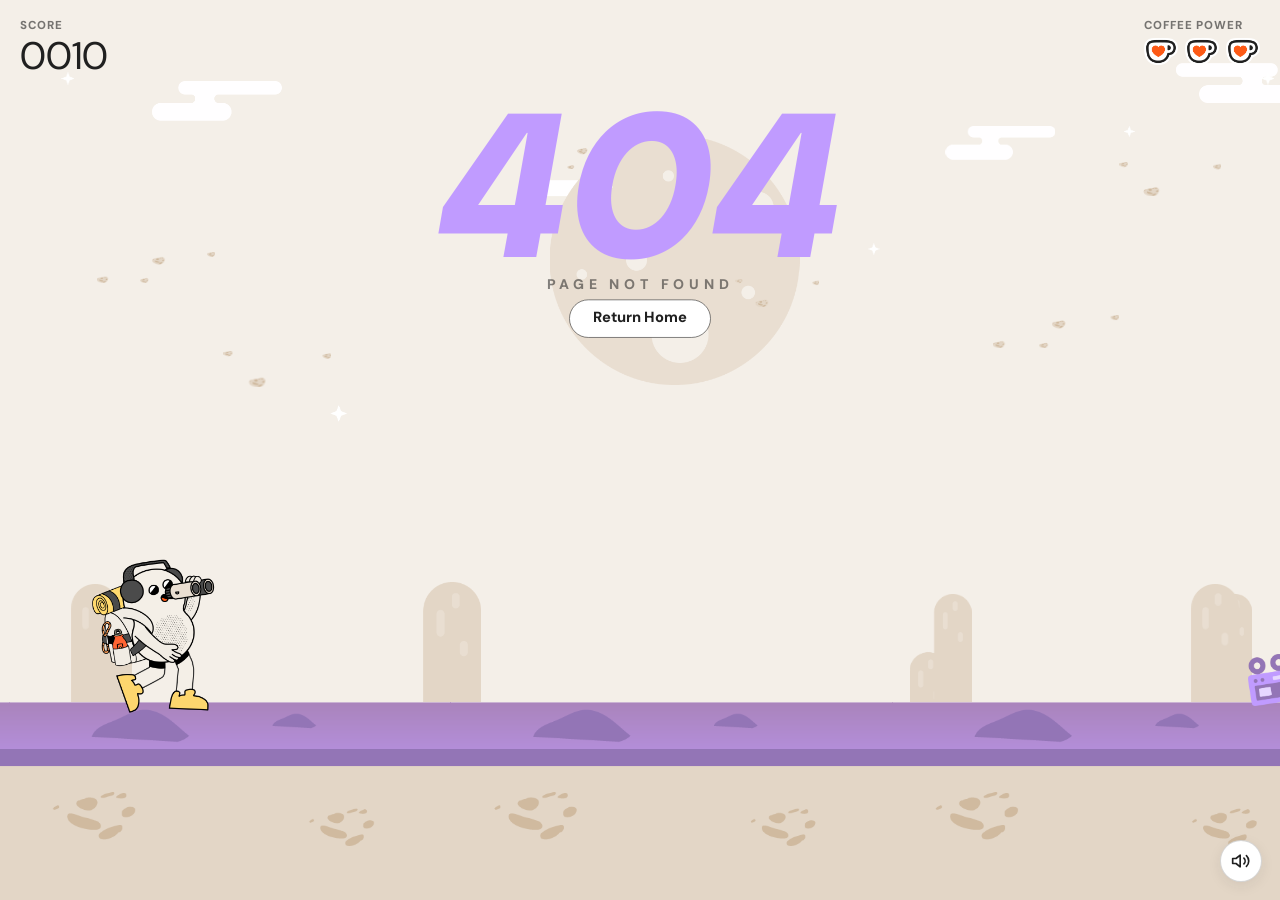
==== index.html @ 7f14be15 "Add files via upload" ====
<!doctype html>
<html lang="en">
  <head>
    <meta charset="UTF-8" />
    <meta name="viewport" content="width=device-width, initial-scale=1.0" />
    <title>404 Ko-fi Runner</title>
    <style>
      @font-face {
        font-family: "DM Sans";
        src: url("assets/fonts/DMSans-VariableFont.ttf") format("truetype-variations");
        font-weight: 100 1000;
        font-style: normal;
        font-display: swap;
      }
      @font-face {
        font-family: "DM Sans";
        src: url("assets/fonts/DMSans-Italic-VariableFont.ttf") format("truetype-variations");
        font-weight: 100 1000;
        font-style: italic;
        font-display: swap;
      }

      :root {
        color-scheme: light;
        font-family:
          "DM Sans", ui-sans-serif, system-ui, -apple-system, BlinkMacSystemFont,
          "Segoe UI", sans-serif;
        background: #f4efe8;
        color: #202020;
      }

      * {
        box-sizing: border-box;
      }

      /* Lock html + body to the viewport so nothing pads the canvas away from
         the bottom edge — without this the floor can sit a few pixels above
         the bottom on some browsers. */
      html,
      body {
        margin: 0;
        padding: 0;
        height: 100%;
        background: #f4efe8;
      }

      body {
        overflow: hidden;
      }

      .kofi-404-runner {
        width: 100%;
        height: 100%;
        /* dvh hugs the viewport on mobile when the browser chrome shows/hides. */
        height: 100dvh;
        color: #202020;
      }

      .kofi-game-shell {
        position: relative;
        overflow: hidden;
        background: #f4efe8;
        width: 100%;
        height: 100%;
      }

      .kofi-game-canvas {
        display: block;
        width: 100%;
        height: 100%;
        touch-action: none;
      }

      .kofi-game-hud {
        position: absolute;
        inset: 18px 20px auto 20px;
        z-index: 5;
        display: flex;
        align-items: flex-start;
        justify-content: space-between;
        gap: 16px;
        pointer-events: none;
      }

      .kofi-label {
        margin: 0 0 4px;
        color: rgba(32, 32, 32, 0.6);
        font-size: 0.72rem;
        font-weight: 800;
        letter-spacing: 0.08em;
        text-transform: uppercase;
      }

      .kofi-score {
        margin: 0;
        font-size: clamp(1.44rem, 3.2vw, 2.4rem);
        font-weight: 400;
        line-height: 1;
        font-variant-numeric: tabular-nums;
      }

      .kofi-health {
        display: flex;
        justify-content: flex-end;
        gap: 7px;
      }

      .kofi-cup {
        width: 34px;
        height: 28px;
        display: inline-block;
        background: center / contain no-repeat var(--cup-url);
        opacity: 0.25;
        transform-origin: center bottom;
      }

      .kofi-cup.is-full {
        opacity: 1;
      }

      .kofi-overlay {
        position: absolute;
        inset: 0;
        z-index: 4;
        display: grid;
        place-items: center;
        padding: 24px;
        background: rgba(244, 239, 232, 0.86);
        opacity: 1;
        transition:
          opacity 220ms ease,
          visibility 220ms ease;
      }

      .kofi-overlay.is-hidden {
        visibility: hidden;
        opacity: 0;
        pointer-events: none;
      }

      .kofi-overlay.is-gameover {
        inset: 50% auto auto 50%;
        width: min(360px, calc(100% - 32px));
        transform: translate(-50%, -50%);
        padding: 0;
        background: transparent;
      }

      .kofi-panel {
        width: min(520px, 100%);
        display: grid;
        gap: 18px;
        justify-items: center;
        padding: clamp(24px, 6vw, 42px);
        border: 1px solid rgba(32, 32, 32, 0.14);
        border-radius: 18px;
        background: #f9f7f4;
        text-align: center;
      }

      .kofi-overlay.is-gameover .kofi-panel {
        width: 100%;
        gap: 14px;
        padding: 22px;
      }

      .kofi-overlay.is-gameover h1 {
        display: none;
      }

      /* Win state — shown when score reaches 10,000. Reuses the gameover layout
         but keeps the title visible (and themed) for the congrats message. */
      .kofi-overlay.is-won {
        inset: 50% auto auto 50%;
        width: min(420px, calc(100% - 32px));
        transform: translate(-50%, -50%);
        padding: 0;
        background: transparent;
      }

      .kofi-overlay.is-won .kofi-panel {
        width: 100%;
        gap: 10px;
        padding: 22px;
      }

      .kofi-overlay.is-won h1 {
        font-size: clamp(1.9rem, 6vw, 2.8rem);
        font-style: italic;
        color: #C09BFF;
        line-height: 1;
      }

      .kofi-overlay.is-won p {
        color: #202020;
        font-size: 1.1rem;
        font-weight: 800;
      }

      .kofi-panel h1 {
        margin: 0;
        font-size: clamp(2.4rem, 8vw, 5.3rem);
        line-height: 0.9;
        letter-spacing: 0;
      }

      .kofi-panel p {
        margin: 0;
        color: rgba(32, 32, 32, 0.72);
        font-size: clamp(1rem, 2.5vw, 1.28rem);
        line-height: 1.45;
      }

      .kofi-overlay.is-gameover p {
        color: #202020;
        font-size: 1.28rem;
        font-weight: 950;
      }

      .kofi-actions {
        display: flex;
        flex-wrap: wrap;
        justify-content: center;
        gap: 10px;
      }

      .kofi-button {
        min-height: 46px;
        min-width: 148px;
        border: 1px solid #202020;
        border-radius: 999px;
        padding: 11px 18px;
        color: #202020;
        background: #ffffff;
        font: inherit;
        font-weight: 900;
        cursor: pointer;
      }

      .kofi-button.is-primary {
        background: #C09BFF;
        color: #202020;
        border-color: #C09BFF;
      }

      .kofi-button:hover,
      .kofi-button:focus-visible {
        outline: none;
        transform: translateY(-1px);
      }

      /* Scene title (404 + Page Not Found + Return Home) is now drawn on the
         canvas in JS so the character and ko-fi cups render IN FRONT of it.
         See drawSceneTitle() below for the canvas-rendered equivalent. */

      /* Sound on/off toggle — anchored bottom-right of the game shell. Sits
         above the canvas (z-index 6) so it's clickable over scene art. */
      .kofi-sound-toggle {
        position: absolute;
        right: 18px;
        bottom: 18px;
        z-index: 6;
        width: 42px;
        height: 42px;
        display: inline-flex;
        align-items: center;
        justify-content: center;
        border: 1px solid rgba(32, 32, 32, 0.18);
        border-radius: 999px;
        background: #ffffff;
        color: #202020;
        cursor: pointer;
        padding: 0;
        box-shadow: 0 4px 14px rgba(32, 32, 32, 0.08);
        transition:
          transform 140ms ease,
          background 140ms ease,
          color 140ms ease,
          box-shadow 140ms ease;
      }

      .kofi-sound-toggle:hover,
      .kofi-sound-toggle:focus-visible {
        outline: none;
        transform: translateY(-1px);
        box-shadow: 0 6px 18px rgba(32, 32, 32, 0.12);
      }

      .kofi-sound-toggle.is-muted {
        background: #f4efe8;
        color: rgba(32, 32, 32, 0.55);
      }

      @media (max-width: 640px) {
        .kofi-game-hud {
          inset: 14px 14px auto 14px;
        }

        .kofi-cup {
          width: 29px;
          height: 24px;
        }

        .kofi-sound-toggle {
          right: 14px;
          bottom: 14px;
          width: 38px;
          height: 38px;
        }
      }
    </style>
  </head>
  <body>
    <!-- Paste everything inside this wrapper into a Webflow Embed component. -->
    <div
      id="kofi404Runner"
      class="kofi-404-runner w-full max-w-6xl mx-auto"
      style="--cup-url: url('assets/collectibles/kofi-cup.png')"
    >
      <div class="kofi-game-shell">
        <canvas class="kofi-game-canvas" aria-label="Ko-fi 404 endless runner"></canvas>

        <!-- 404, Page Not Found, and Return Home are drawn on the canvas (see
             drawSceneTitle in JS) so the character + ko-fi cups appear in front. -->

        <div class="kofi-game-hud" aria-hidden="true">
          <div>
            <p class="kofi-label">Score</p>
            <p class="kofi-score" data-score>0000</p>
          </div>
          <div>
            <p class="kofi-label">Coffee Power</p>
            <div class="kofi-health" data-health></div>
          </div>
        </div>

        <!-- Sound on/off toggle, anchored to the bottom-right corner. -->
        <button
          class="kofi-sound-toggle"
          type="button"
          data-sound-toggle
          aria-label="Toggle sound"
          aria-pressed="true"
          title="Sound on"
        ></button>

        <!-- Only shown on Game Over. -->
        <div class="kofi-overlay is-hidden" data-overlay>
          <div class="kofi-panel">
            <h1 data-title>404 — Page Not Found</h1>
            <p data-message>The page is missing. What do you do?</p>
            <div class="kofi-actions">
              <button class="kofi-button" type="button" data-home>Return Home</button>
              <button class="kofi-button is-primary" type="button" data-start>
                Try Again
              </button>
            </div>
          </div>
        </div>
      </div>
    </div>

    <script>
      (() => {
        "use strict";

        const root = document.querySelector("#kofi404Runner");
        const canvas = root.querySelector("canvas");
        const ctx = canvas.getContext("2d");
        const scoreEl = root.querySelector("[data-score]");
        const healthEl = root.querySelector("[data-health]");
        const overlay = root.querySelector("[data-overlay]");
        const titleEl = root.querySelector("[data-title]");
        const messageEl = root.querySelector("[data-message]");
        const startButton = root.querySelector("[data-start]");
        const homeButton = root.querySelector("[data-home]");
        const soundToggleEl = root.querySelector("[data-sound-toggle]");
        // The Return Home pill is now drawn on canvas. These pieces of state drive
        // the canvas pill: visibility (fade on game over), faded state (auto-dim
        // after a few seconds), hover state, and hit-test bounds.
        let homePillFadeTimer = null;
        const HOME_PILL_FADE_DELAY_MS = 6000;
        // Used to defer clearing the game-over / win classes (and the title text
        // used by the win panel) until after the overlay's CSS opacity fade
        // completes. Without this, a quick frame of the old result panel or the
        // full-screen "404 — Page Not Found" title flashes during Try Again.
        let overlayFadeTimer = null;
        // Matches the .kofi-overlay opacity/visibility transition duration (220ms)
        // plus a small buffer.
        const OVERLAY_FADE_MS = 240;

        const CONFIG = {
          homeUrl: "https://ko-fi.com/",
          maxHealth: 3,
          gravity: 2500,
          jumpForce: -860,
          startSpeed: 240,
          maxSpeed: 430,
          floorColor: "#F9F7F4",
          skyColor: "#F4EFE8",
        };

        // Asset placeholders: replace these paths with Webflow asset URLs after upload.
        const ASSETS = {
          characterSprites: Array.from(
            { length: 24 },
            (_, i) =>
              // encodeURI handles the spaces in the filename ("character 1 -2_...")
              encodeURI(
                `assets/character-explore/character 1 -2_${String(i + 11).padStart(5, "0")}.png`,
              ),
          ),
          backgrounds: {
            cloud1: "assets/custom-bg/cloud1.png",
            cloud2: "assets/custom-bg/cloud2.png",
            cloudA: "assets/custom-bg/cloudA.png",
            cloudB: "assets/custom-bg/cloudB.png",
            star: "assets/custom-bg/star.png",
            rock: "assets/custom-bg/rock.png",
            background1: "assets/custom-bg/background_1.png",
            background2: "assets/custom-bg/background_2.png",
            background3: "assets/custom-bg/background_3.png",
            floor: "assets/custom-bg/floor.png",
          },
          obstacles: Array.from(
            { length: 14 },
            // encodeURI handles the space in the filename ("Asset NN@2x.png")
            (_, i) => encodeURI(`assets/obstacles/Asset ${i + 63}@2x.png`),
          ),
          collectible: "assets/collectibles/kofi-cup.png",
          // Audio assets — keys match playSound() call sites in the gameplay code.
          // coffee  -> ko-fi cup collectible pickup
          // hit     -> obstacle collision
          // gameOver-> health hits zero (game over panel)
          // win     -> score reaches WIN_SCORE (congrats panel)
          // music   -> looping background music
          sounds: {
            coffee: "assets/sound/coffee.mp3",
            hit: "assets/sound/hit.mp3",
            gameOver: "assets/sound/game-over.mp3",
            win: "assets/sound/win.mp3",
            music: "assets/sound/music-loops.mp3",
          },
        };

        const images = {
          character: loadImages(ASSETS.characterSprites),
          obstacles: loadImages(ASSETS.obstacles),
          collectible: loadImage(ASSETS.collectible),
          backgrounds: Object.fromEntries(
            Object.entries(ASSETS.backgrounds).map(([key, src]) => [key, loadImage(src)]),
          ),
        };

        // Volume is dimmed ~10% from the browser default. Music sits lower so it
        // doesn't fight the SFX. Update SFX_VOLUME / MUSIC_VOLUME to retune.
        const SFX_VOLUME = 0.9;
        const MUSIC_VOLUME = 0.4;

        const sounds = Object.fromEntries(
          Object.entries(ASSETS.sounds).map(([key, src]) => {
            if (!src) return [key, null];
            const audio = new Audio(src);
            audio.preload = "auto";
            if (key === "music") {
              audio.loop = true;
              audio.volume = MUSIC_VOLUME;
            } else {
              audio.volume = SFX_VOLUME;
            }
            return [key, audio];
          }),
        );

        // Sound on/off preference. Persisted across reloads so the user's
        // choice sticks; falls back to "on" when storage is unavailable.
        let soundEnabled = (() => {
          try {
            return localStorage.getItem("kofi404_sound") !== "off";
          } catch (err) {
            return true;
          }
        })();

        const state = {
          mode: "start",
          width: 960,
          height: 540,
          dpr: 1,
          floorY: 420,
          lastTime: 0,
          score: 0,
          distance: 0,
          health: CONFIG.maxHealth,
          speed: CONFIG.startSpeed,
          obstacleTimer: 1.2,
          collectibleTimer: 3.8,
          animTime: 0,
          invulnerable: 0,
          obstacles: [],
          collectibles: [],
          particles: [],
          rings: [],
          shake: 0,
          // Canvas scene-title state
          titleVisibility: 1, // 1 = visible, 0 = hidden; tweens on game over / win
          pillFaded: false,
          pillHover: false,
          pillBounds: null, // { x, y, w, h } — populated each frame in drawSceneTitle
          // Win state
          fireworkTimer: 0, // counts down between firework bursts when mode === "won"
        };

        const WIN_SCORE = 10000;

        const player = {
          x: 92,
          y: 0,
          width: 122,
          height: 146,
          groundInset: 16,
          vy: 0,
          grounded: true,
        };

        // Object pools keep allocations low during long endless runs.
        const obstaclePool = [];
        const collectiblePool = [];
        const particlePool = [];

        // Obstacle "bag": every refill is a fresh Fisher–Yates shuffle of the
        // full 14-item set, and we draw without replacement until empty. This
        // guarantees the player sees every obstacle once per cycle (no two of
        // the same can land within the same 14-spawn window). On refill we
        // also re-pick the head if it would repeat the previous bag's tail so
        // there are no back-to-back duplicates across bag boundaries either.
        let obstacleBag = [];
        let lastObstacleImage = null;

        function refillObstacleBag() {
          obstacleBag = images.obstacles.slice();
          for (let i = obstacleBag.length - 1; i > 0; i -= 1) {
            const j = Math.floor(Math.random() * (i + 1));
            const tmp = obstacleBag[i];
            obstacleBag[i] = obstacleBag[j];
            obstacleBag[j] = tmp;
          }
          // We pop from the END of the array, so the LAST item is the next
          // one drawn. If it matches the previous bag's tail, swap it with a
          // random earlier slot to avoid an immediate repeat.
          if (
            lastObstacleImage &&
            obstacleBag.length > 1 &&
            obstacleBag[obstacleBag.length - 1] === lastObstacleImage
          ) {
            const swapIdx = Math.floor(Math.random() * (obstacleBag.length - 1));
            const last = obstacleBag.length - 1;
            const tmp = obstacleBag[last];
            obstacleBag[last] = obstacleBag[swapIdx];
            obstacleBag[swapIdx] = tmp;
          }
        }

        function pickObstacleImage() {
          if (!obstacleBag.length) refillObstacleBag();
          const image = obstacleBag.pop();
          lastObstacleImage = image;
          return image;
        }

        function loadImage(src) {
          const image = new Image();
          image.src = src;
          image.onload = draw;
          return image;
        }

        function loadImages(paths) {
          return paths.map(loadImage);
        }

        // Plays a one-shot SFX. Music is restarted from current position so the
        // loop isn't yanked back to 0 if play() is called repeatedly.
        function playSound(name) {
          if (!soundEnabled) return;
          const sound = sounds[name];
          if (!sound) return;
          try {
            if (name !== "music") sound.currentTime = 0;
            sound.play().catch(() => {});
          } catch (err) {
            /* swallow — autoplay restrictions are handled by ensureMusic() */
          }
        }

        function stopSound(name) {
          const sound = sounds[name];
          if (!sound) return;
          sound.pause();
          if (name !== "music") sound.currentTime = 0;
        }

        // Browsers block audio until a user interaction. We call this from every
        // user-driven input (jump / tap / key) so background music kicks in as
        // soon as the player engages.
        function ensureMusic() {
          if (!soundEnabled) return;
          const music = sounds.music;
          if (!music) return;
          if (music.paused && state.mode === "playing") {
            music.play().catch(() => {});
          }
        }

        function setSoundEnabled(enabled) {
          soundEnabled = enabled;
          try {
            localStorage.setItem("kofi404_sound", enabled ? "on" : "off");
          } catch (err) {
            /* storage unavailable — preference just won't persist */
          }
          if (!enabled) {
            Object.values(sounds).forEach((sound) => {
              if (sound) sound.pause();
            });
          } else {
            ensureMusic();
          }
          updateSoundButton();
        }

        // Inline SVG icons keep the toggle self-contained (no extra asset fetch).
        const SOUND_ON_SVG =
          '<svg viewBox="0 0 24 24" width="20" height="20" fill="none" stroke="currentColor" stroke-width="2" stroke-linecap="round" stroke-linejoin="round" aria-hidden="true">' +
          '<path d="M11 5 6 9H2v6h4l5 4z"/>' +
          '<path d="M15.5 8.5a5 5 0 0 1 0 7"/>' +
          '<path d="M18.5 5.5a9 9 0 0 1 0 13"/>' +
          "</svg>";
        const SOUND_OFF_SVG =
          '<svg viewBox="0 0 24 24" width="20" height="20" fill="none" stroke="currentColor" stroke-width="2" stroke-linecap="round" stroke-linejoin="round" aria-hidden="true">' +
          '<path d="M11 5 6 9H2v6h4l5 4z"/>' +
          '<line x1="22" y1="9" x2="16" y2="15"/>' +
          '<line x1="16" y1="9" x2="22" y2="15"/>' +
          "</svg>";

        function updateSoundButton() {
          if (!soundToggleEl) return;
          soundToggleEl.setAttribute("aria-pressed", soundEnabled ? "true" : "false");
          soundToggleEl.setAttribute(
            "aria-label",
            soundEnabled ? "Sound on (click to mute)" : "Sound off (click to unmute)",
          );
          soundToggleEl.title = soundEnabled ? "Sound on" : "Sound off";
          soundToggleEl.classList.toggle("is-muted", !soundEnabled);
          soundToggleEl.innerHTML = soundEnabled ? SOUND_ON_SVG : SOUND_OFF_SVG;
        }

        function resize() {
          const rect = canvas.getBoundingClientRect();
          state.dpr = Math.min(window.devicePixelRatio || 1, 2);
          state.width = Math.max(320, rect.width);
          state.height = Math.max(360, rect.height);
          canvas.width = Math.round(state.width * state.dpr);
          canvas.height = Math.round(state.height * state.dpr);
          ctx.setTransform(state.dpr, 0, 0, state.dpr, 0, 0);
          state.floorY = state.height * 0.78;
          // Character is 15% bigger on desktop; mobile uses the base sprite height.
          // Width follows the sprite's natural aspect ratio (no squashing).
          const isMobile = state.width < 640;
          player.height = isMobile ? 146 : 168;
          const firstFrame = images.character[0];
          if (firstFrame && firstFrame.complete && firstFrame.naturalWidth > 0) {
            player.width =
              player.height * (firstFrame.naturalWidth / firstFrame.naturalHeight);
          } else {
            player.width = player.height * (122 / 146); // fallback before load
          }
          player.y = Math.min(
            player.y || playerFloorY(),
            playerFloorY(),
          );
          draw();
        }

        function resetGame() {
          state.mode = "playing";
          state.score = 0;
          state.distance = 0;
          state.health = CONFIG.maxHealth;
          state.speed = CONFIG.startSpeed;
          state.obstacleTimer = 1.1;
          state.collectibleTimer = 2.4;
          state.animTime = 0;
          state.invulnerable = 0;
          state.obstacles.forEach((item) => releaseObject(item, obstaclePool));
          state.collectibles.forEach((item) => releaseObject(item, collectiblePool));
          state.particles.forEach((item) => releaseObject(item, particlePool));
          state.obstacles = [];
          state.collectibles = [];
          state.particles = [];
          state.rings = [];
          state.shake = 0;
          // Drain the obstacle bag so each new run starts with a fresh shuffle.
          obstacleBag = [];
          lastObstacleImage = null;
          player.y = playerFloorY();
          player.vy = 0;
          player.grounded = true;
          // Begin the fade by hiding the overlay first. The "is-gameover" /
          // "is-won" classes (and the title text used by the win panel) stay
          // put until after the 220ms CSS opacity transition completes, so we
          // never see a one-frame flash of the full-screen "404 — Page Not
          // Found" title during the Try Again / Play Again transition.
          overlay.classList.add("is-hidden");
          if (overlayFadeTimer) clearTimeout(overlayFadeTimer);
          overlayFadeTimer = setTimeout(() => {
            overlayFadeTimer = null;
            // Bail out if the player has already lost / won again in the meantime.
            if (!overlay.classList.contains("is-hidden")) return;
            overlay.classList.remove("is-gameover");
            overlay.classList.remove("is-won");
            titleEl.textContent = "404 — Page Not Found";
          }, OVERLAY_FADE_MS);
          state.fireworkTimer = 0;
          // Scene title (drawn on canvas) is fully visible at the start of each run;
          // the pill is at full opacity then auto-fades after a few seconds.
          state.pillFaded = false;
          state.pillHover = false;
          if (homePillFadeTimer) clearTimeout(homePillFadeTimer);
          homePillFadeTimer = setTimeout(() => {
            state.pillFaded = true;
          }, HOME_PILL_FADE_DELAY_MS);
          updateUI();
          // Restart the loop from the top for each new run.
          if (sounds.music) {
            sounds.music.currentTime = 0;
          }
          ensureMusic();
        }

        function showStart() {
          state.mode = "start";
          state.distance = 0;
          titleEl.textContent = "404 — Page Not Found";
          messageEl.textContent = "The page is missing. What do you do?";
          startButton.textContent = "Press Space / Tap To Explore";
          overlay.classList.remove("is-gameover");
          overlay.classList.remove("is-hidden");
          updateUI();
          draw();
        }

        function showGameOver() {
          state.mode = "gameover";
          // Cancel any pending deferred-reset from a previous Try Again so it
          // can't clobber the freshly-applied game-over state.
          if (overlayFadeTimer) {
            clearTimeout(overlayFadeTimer);
            overlayFadeTimer = null;
          }
          messageEl.textContent = `Score ${Math.floor(state.score).toString().padStart(4, "0")}`;
          startButton.textContent = "Try Again";
          overlay.classList.add("is-gameover");
          overlay.classList.remove("is-hidden");
          // Canvas scene-title fades out via state.titleVisibility (tweened in update()).
          if (homePillFadeTimer) {
            clearTimeout(homePillFadeTimer);
            homePillFadeTimer = null;
          }
          state.pillHover = false;
          canvas.style.cursor = "";
          overlay.classList.remove("is-won");
          stopSound("music");
          playSound("gameOver");
        }

        // Triggered when score reaches WIN_SCORE — show congrats screen + fireworks.
        function showWin() {
          state.mode = "won";
          if (overlayFadeTimer) {
            clearTimeout(overlayFadeTimer);
            overlayFadeTimer = null;
          }
          titleEl.textContent = "Congratulations!";
          messageEl.textContent = `You made it to ${Math.floor(state.score)
            .toString()
            .padStart(4, "0")}`;
          startButton.textContent = "Play Again";
          overlay.classList.remove("is-gameover");
          overlay.classList.add("is-won");
          overlay.classList.remove("is-hidden");
          if (homePillFadeTimer) {
            clearTimeout(homePillFadeTimer);
            homePillFadeTimer = null;
          }
          state.pillHover = false;
          canvas.style.cursor = "";
          state.fireworkTimer = 0; // fire first burst immediately
          stopSound("music");
          playSound("win");
        }

        // Festive radial burst — used continuously during the win state.
        function spawnFirework() {
          // Brand palette (skipping the dark + sand tones, which read poorly on sky).
          const colors = [
            "#72A5F2",
            "#FF6433",
            "#FFFFFF",
            "#C19BFF",
            "#FFA05A",
            "#FFD96E",
          ];
          const color = randomItem(colors);
          const x = randomBetween(state.width * 0.12, state.width * 0.88);
          const y = randomBetween(state.height * 0.15, state.height * 0.55);
          for (let i = 0; i < 26; i += 1) {
            const angle = Math.random() * Math.PI * 2;
            const speed = randomBetween(160, 360);
            state.particles.push(
              getObject(particlePool, {
                x,
                y,
                vx: Math.cos(angle) * speed,
                vy: Math.sin(angle) * speed,
                size: randomBetween(4, 8),
                life: randomBetween(0.9, 1.5),
                maxLife: 1.5,
                gravity: 260,
                color,
                shape: "sparkle",
                rotation: Math.random() * Math.PI,
              }),
            );
          }
        }

        function returnHome() {
          // When the game is embedded in an iframe (e.g. Webflow), navigating
          // window.location only changes the iframe; we want the whole tab to
          // go to ko-fi.com. Cross-origin top navigation is allowed because
          // it's initiated by a user gesture (click/tap).
          try {
            if (window.top && window.top !== window.self) {
              window.top.location.href = CONFIG.homeUrl;
              return;
            }
          } catch (err) {
            /* Cross-origin frame access denied — fall through to the iframe nav. */
          }
          window.location.href = CONFIG.homeUrl;
        }

        function jump() {
          if (
            state.mode === "start" ||
            state.mode === "gameover" ||
            state.mode === "won"
          ) {
            resetGame();
            return;
          }
          if (!player.grounded) return;
          player.vy = CONFIG.jumpForce;
          player.grounded = false;
          // Background music can't autoplay before the first user gesture, so
          // we (re)kick it on every jump as a fallback.
          ensureMusic();
        }

        function updateUI() {
          scoreEl.textContent = Math.floor(state.score).toString().padStart(4, "0");
          healthEl.innerHTML = "";
          for (let i = 0; i < CONFIG.maxHealth; i += 1) {
            const cup = document.createElement("span");
            cup.className = `kofi-cup${i < state.health ? " is-full" : ""}`;
            healthEl.appendChild(cup);
          }
        }

        function getObject(pool, defaults) {
          return Object.assign(pool.pop() || {}, defaults, { active: true });
        }

        function releaseObject(item, pool) {
          item.active = false;
          pool.push(item);
        }

        function spawnObstacle() {
          // Draw from the shuffled bag instead of pure-random so the same
          // obstacle can't appear back-to-back (or even twice within a full
          // 14-item cycle).
          const image = pickObstacleImage();
          // Height controls jump difficulty; width follows the image's natural
          // aspect ratio so PNGs of any shape never get squashed.
          // (Range bumped +20% from the previous 40–57.)
          const height = randomBetween(48, 68);
          const aspect =
            image && image.complete && image.naturalWidth > 0
              ? image.naturalWidth / image.naturalHeight
              : 1;
          const width = height * aspect;
          const spawnX = state.width + randomBetween(90, 170);
          // Tie obstacle to world distance so it scrolls at exactly the floor's speed.
          const item = getObject(obstaclePool, {
            x: spawnX,
            spawnX,
            spawnDistance: state.distance,
            y: state.floorY - height + 4,
            width,
            height,
            image,
            hit: false,
          });
          state.obstacles.push(item);
        }

        function spawnCollectible() {
          const image = images.collectible;
          const baseHeight = 35;
          // Width follows the image's natural aspect ratio (no squashing).
          const aspect =
            image && image.complete && image.naturalWidth > 0
              ? image.naturalWidth / image.naturalHeight
              : 44 / 35;
          const item = getObject(collectiblePool, {
            x: state.width + 90,
            y: state.floorY - randomBetween(150, 235),
            width: baseHeight * aspect,
            height: baseHeight,
            image,
            phase: Math.random() * Math.PI * 2,
          });
          state.collectibles.push(item);
        }

        // Collect effect — soft sparkles drifting upward + a gentle expanding ring.
        function spawnCollectEffect(x, y) {
          for (let i = 0; i < 16; i += 1) {
            // Bias direction upward so sparkles look like rising "magic".
            const angle = -Math.PI / 2 + (Math.random() - 0.5) * Math.PI * 0.95;
            const speed = randomBetween(70, 210);
            state.particles.push(
              getObject(particlePool, {
                x,
                y,
                vx: Math.cos(angle) * speed,
                vy: Math.sin(angle) * speed,
                size: randomBetween(3, 6),
                life: 0.9,
                maxLife: 0.9,
                gravity: 180,
                color: "#C09BFF",
                shape: "sparkle",
                rotation: Math.random() * Math.PI,
              }),
            );
          }
          state.rings.push({
            x,
            y,
            radius: 6,
            maxRadius: 68,
            life: 0.55,
            maxLife: 0.55,
            color: "#C09BFF",
          });
        }

        // Hit effect — explosive radial scatter + screen shake.
        function spawnHitEffect(x, y) {
          for (let i = 0; i < 24; i += 1) {
            const angle = Math.random() * Math.PI * 2;
            const speed = randomBetween(180, 380);
            state.particles.push(
              getObject(particlePool, {
                x,
                y,
                vx: Math.cos(angle) * speed,
                vy: Math.sin(angle) * speed,
                size: randomBetween(4, 9),
                life: 0.55,
                maxLife: 0.55,
                gravity: 780,
                color: "#C09BFF",
                shape: "shard",
                rotation: Math.random() * Math.PI,
              }),
            );
          }
          // Trigger a brief screen shake to sell the impact.
          state.shake = Math.max(state.shake, 0.36);
        }

        function update(delta) {
          // Fade the canvas scene title on both game-over and win states.
          const targetVis =
            state.mode === "gameover" || state.mode === "won" ? 0 : 1;
          state.titleVisibility +=
            (targetVis - state.titleVisibility) * Math.min(1, delta * 6);

          // Continuous fireworks during the win celebration.
          if (state.mode === "won") {
            state.fireworkTimer -= delta;
            if (state.fireworkTimer <= 0) {
              spawnFirework();
              state.fireworkTimer = randomBetween(0.25, 0.6);
            }
          }

          if (state.mode !== "playing") {
            updateParticles(delta);
            return;
          }

          state.distance += state.speed * delta;
          state.score += delta * state.speed * 0.025;
          state.speed = Math.min(CONFIG.maxSpeed, CONFIG.startSpeed + state.score * 1.2);
          state.animTime += delta * 16;
          state.invulnerable = Math.max(0, state.invulnerable - delta);

          // Gravity system: vertical velocity changes first, then position follows.
          player.vy += CONFIG.gravity * delta;
          player.y += player.vy * delta;
          const floor = playerFloorY();
          if (player.y >= floor) {
            player.y = floor;
            player.vy = 0;
            player.grounded = true;
          }

          state.obstacleTimer -= delta;
          if (state.obstacleTimer <= 0) {
            spawnObstacle();
            state.obstacleTimer = randomBetween(1.25, 2.15) * Math.max(0.78, 1 - state.score / 4200);
          }

          state.collectibleTimer -= delta;
          if (state.collectibleTimer <= 0) {
            spawnCollectible();
            state.collectibleTimer = randomBetween(3.4, 5.8);
          }

          updateObstacles(delta);
          updateCollectibles(delta);
          updateParticles(delta);
          updateUI();

          // Win condition — reaching WIN_SCORE ends the run with a celebration.
          if (state.score >= WIN_SCORE) {
            showWin();
          }
        }

        function updateObstacles(delta) {
          const hitbox = playerHitbox();
          for (let i = state.obstacles.length - 1; i >= 0; i -= 1) {
            const item = state.obstacles[i];
            // Position is locked to world distance — guarantees same speed as the floor.
            item.x = item.spawnX - (state.distance - item.spawnDistance);
            if (rectsOverlap(hitbox, item) && !item.hit && state.invulnerable <= 0) {
              item.hit = true;
              state.health -= 1;
              state.invulnerable = 1.05;
              spawnHitEffect(hitbox.x + hitbox.width / 2, hitbox.y + hitbox.height / 2);
              playSound("hit");
              if (state.health <= 0) showGameOver();
            }
            if (item.x + item.width < -80) {
              state.obstacles.splice(i, 1);
              releaseObject(item, obstaclePool);
            }
          }
        }

        function updateCollectibles(delta) {
          const hitbox = playerHitbox();
          for (let i = state.collectibles.length - 1; i >= 0; i -= 1) {
            const item = state.collectibles[i];
            item.x -= state.speed * 0.82 * delta;
            item.phase += delta * 4;
            const floatingBox = { ...item, y: item.y + Math.sin(item.phase) * 8 };
            if (rectsOverlap(hitbox, floatingBox)) {
              state.health = Math.min(CONFIG.maxHealth, state.health + 1);
              state.score += 40;
              spawnCollectEffect(item.x + item.width / 2, item.y + item.height / 2);
              playSound("coffee");
              state.collectibles.splice(i, 1);
              releaseObject(item, collectiblePool);
              continue;
            }
            if (item.x + item.width < -80) {
              state.collectibles.splice(i, 1);
              releaseObject(item, collectiblePool);
            }
          }
        }

        function updateParticles(delta) {
          for (let i = state.particles.length - 1; i >= 0; i -= 1) {
            const item = state.particles[i];
            item.life -= delta;
            item.x += item.vx * delta;
            item.y += item.vy * delta;
            item.vy += (item.gravity ?? 600) * delta;
            if (item.shape === "shard") item.rotation += delta * 6;
            if (item.life <= 0) {
              state.particles.splice(i, 1);
              releaseObject(item, particlePool);
            }
          }
          // Expanding rings (collect effect)
          for (let i = state.rings.length - 1; i >= 0; i -= 1) {
            const ring = state.rings[i];
            ring.life -= delta;
            if (ring.life <= 0) state.rings.splice(i, 1);
          }
          // Screen-shake decay (hit effect)
          if (state.shake > 0) state.shake = Math.max(0, state.shake - delta);
        }

        function playerHitbox() {
          return {
            x: player.x + player.width * 0.28,
            y: player.y + player.height * 0.16,
            width: player.width * 0.46,
            height: player.height * 0.66,
          };
        }

        function playerFloorY() {
          return state.floorY - player.height + player.groundInset;
        }

        // Collision detection uses simple rectangles for speed and predictable gameplay.
        function rectsOverlap(a, b) {
          return (
            a.x < b.x + b.width &&
            a.x + a.width > b.x &&
            a.y < b.y + b.height &&
            a.y + a.height > b.y
          );
        }

        function draw() {
          ctx.clearRect(0, 0, state.width, state.height);
          // Apply screen shake (hit effect). Save/restore so HUD stays steady.
          let shaking = false;
          if (state.shake > 0) {
            const intensity = state.shake * 18;
            const sx = (Math.random() - 0.5) * intensity;
            const sy = (Math.random() - 0.5) * intensity;
            ctx.save();
            ctx.translate(sx, sy);
            shaking = true;
          }
          drawBackground();
          // Scene title (404 + subtitle + Return Home pill) — drawn here so the
          // ko-fi cup collectibles, obstacles, and player render IN FRONT of it.
          drawSceneTitle();
          drawWorld();
          drawPlayer();
          drawParticles();
          if (shaking) ctx.restore();
        }

        function drawBackground() {
          ctx.fillStyle = CONFIG.skyColor;
          ctx.fillRect(0, 0, state.width, state.height);
          // Furthest back: small sparse clouds (cloudA + cloudB PNGs), drifting slowly
          // and spaced far apart so the sky reads as quiet, not busy.
          drawParallaxProps(
            images.backgrounds.cloudA,
            0.004,
            [
              { x: 0.12, y: 0.09, size: 130 },
              { x: 0.74, y: 0.14, size: 110 },
            ],
            2600,
          );
          drawParallaxProps(
            images.backgrounds.cloudB,
            0.004,
            [
              { x: 0.42, y: 0.20, size: 140 },
              { x: 0.92, y: 0.07, size: 118 },
            ],
            2800,
          );
          drawParallaxProps(
            images.backgrounds.rock,
            0.002,
            [{ x: 0.43, y: 0.15, size: Math.min(250, state.width * 0.24) }],
            2200,
          );
          drawParallaxProps(
            images.backgrounds.star,
            0.006,
            [
              { x: 0.05, y: 0.08, size: 13 },
              { x: 0.26, y: 0.45, size: 17 },
              { x: 0.47, y: 0.2, size: 14 },
              { x: 0.68, y: 0.27, size: 12 },
              { x: 0.88, y: 0.14, size: 11 },
            ],
            1200,
          );
          drawParallaxProps(
            images.backgrounds.cloud1,
            0.012,
            [
              { x: 0.08, y: 0.28, size: 118 },
              { x: 0.42, y: 0.16, size: 96 },
              { x: 0.78, y: 0.35, size: 126 },
            ],
            1380,
          );
          drawParallaxProps(
            images.backgrounds.cloud2,
            0.016,
            [
              { x: 0.18, y: 0.39, size: 108 },
              { x: 0.58, y: 0.31, size: 84 },
              { x: 0.88, y: 0.18, size: 102 },
            ],
            1290,
          );
          drawMixedParallaxProps(
            [
              { image: images.backgrounds.background1, x: 0.07, size: 54, yOffset: 0 },
              { image: images.backgrounds.background3, x: 0.34, size: 58, yOffset: -12 },
              { image: images.backgrounds.background1, x: 0.72, size: 62, yOffset: 0 },
              { image: images.backgrounds.background3, x: 0.94, size: 48, yOffset: -10 },
            ],
            0.028,
            1120,
            state.floorY - 108,
          );
          drawParallaxProps(
            images.backgrounds.background2,
            0.045,
            [
              { x: 0.29, y: 0, size: 124 },
              { x: 0.74, y: 0, size: 112 },
            ],
            980,
            state.floorY - 32,
          );
        }

        // Canvas-drawn scene title (404 + Page Not Found + Return Home pill).
        // Drawn between background and world so collectibles / player render in front.
        function drawSceneTitle() {
          if (state.titleVisibility <= 0.01) return;
          const baseAlpha = state.titleVisibility;
          const cx = state.width / 2;
          // Mobile gets bumped sizes (404 +20%, subtitle/pill +15%) and a clear
          // 25px gap between the numeral and the subtitle for better legibility.
          const isMobile = state.width < 640;
          const titleMul = isMobile ? 1.2 : 1;
          const subMul = isMobile ? 1.15 : 1;

          ctx.save();

          // --- "404" big italic numeral ---
          const titleSize =
            Math.max(56, Math.min(state.width * 0.16, state.height * 0.27)) *
            titleMul;
          // Roughly matches the old HTML position (top: 13%, line-height 0.84)
          const titleY = state.height * 0.13 + titleSize * 0.42;
          ctx.globalAlpha = baseAlpha;
          ctx.fillStyle = "#C09BFF";
          ctx.font = `italic 950 ${titleSize}px "DM Sans", Inter, system-ui, sans-serif`;
          ctx.textAlign = "center";
          ctx.textBaseline = "middle";
          ctx.fillText("404", cx, titleY);

          // --- "PAGE NOT FOUND" small uppercase subtitle ---
          const subSize =
            Math.max(11, Math.min(state.width * 0.014, 14)) * subMul;
          // Mobile: 10px gap below 404. Desktop: tight overlap as before.
          const subY = isMobile
            ? titleY + titleSize * 0.5 + 10 + subSize * 0.5
            : titleY + titleSize * 0.42 - subSize * 0.3;
          ctx.fillStyle = "rgba(32, 32, 32, 0.55)";
          ctx.font = `800 ${subSize}px "DM Sans", Inter, system-ui, sans-serif`;
          // Canvas2D letterSpacing — modern browsers (Chrome 99+, Safari 16.4+).
          const supportsLetterSpacing = "letterSpacing" in ctx;
          if (supportsLetterSpacing) ctx.letterSpacing = `${subSize * 0.34}px`;
          ctx.fillText("PAGE NOT FOUND", cx, subY);
          if (supportsLetterSpacing) ctx.letterSpacing = "0px";

          // --- "Return Home" pill ---
          const pillFontSize = Math.max(11, subSize * 1.05);
          ctx.font = `800 ${pillFontSize}px "DM Sans", Inter, system-ui, sans-serif`;
          const pillTextWidth = ctx.measureText("Return Home").width;
          const pillPaddingX = pillFontSize * 1.6;
          const pillPaddingY = pillFontSize * 0.78;
          const pillW = pillTextWidth + pillPaddingX * 2;
          const pillH = pillFontSize + pillPaddingY * 2;
          const pillY = subY + subSize / 2 + 8;
          const pillX = cx - pillW / 2;

          // Stash bounds for hit-testing in pointer handlers (CSS pixels).
          state.pillBounds = { x: pillX, y: pillY, w: pillW, h: pillH };

          // Pill alpha: full when hovered, faded after auto-fade timer fires.
          const pillAlpha = state.pillFaded && !state.pillHover ? 0.42 : 1;
          ctx.globalAlpha = baseAlpha * pillAlpha;
          ctx.beginPath();
          ctx.roundRect(pillX, pillY, pillW, pillH, pillH / 2);
          ctx.fillStyle = "#ffffff";
          ctx.fill();
          ctx.strokeStyle = "rgba(32, 32, 32, 0.55)";
          ctx.lineWidth = 1;
          ctx.stroke();
          // Subtle hover lift cue (slightly darker text)
          ctx.fillStyle = state.pillHover ? "#000000" : "#202020";
          ctx.textBaseline = "middle";
          ctx.fillText("Return Home", cx, pillY + pillH / 2);

          ctx.restore();
        }

        function drawParallaxLayer(image, speedFactor, y, layerHeight, overlap = 0) {
          if (!image.complete || image.naturalWidth === 0) return;
          const tileWidth = (image.naturalWidth / image.naturalHeight) * layerHeight;
          const offset = -((state.distance * speedFactor) % tileWidth);
          const step = Math.max(1, tileWidth - overlap);
          for (let x = offset - tileWidth; x < state.width + tileWidth; x += step) {
            ctx.drawImage(image, x, y, tileWidth, layerHeight);
          }
        }

        function drawParallaxProps(image, speedFactor, placements, spacing, baseY = null) {
          if (!image.complete || image.naturalWidth === 0) return;
          const travel = Math.max(spacing, state.width * 0.72);
          const offset = -((state.distance * speedFactor) % travel);
          placements.forEach((placement) => {
            const drawWidth = placement.size;
            const drawHeight = (image.naturalHeight / image.naturalWidth) * drawWidth;
            const y = baseY === null ? state.height * placement.y : baseY;
            for (
              let x = state.width * placement.x + offset - travel;
              x < state.width + travel;
              x += travel
            ) {
              ctx.drawImage(image, x, y, drawWidth, drawHeight);
            }
          });
        }

        function drawMixedParallaxProps(items, speedFactor, spacing, baseY) {
          const travel = Math.max(spacing, state.width * 0.78);
          const offset = -((state.distance * speedFactor) % travel);
          items.forEach((item) => {
            if (!item.image.complete || item.image.naturalWidth === 0) return;
            const drawWidth = item.size;
            const drawHeight = (item.image.naturalHeight / item.image.naturalWidth) * drawWidth;
            const y = baseY + item.yOffset;
            for (
              let x = state.width * item.x + offset - travel;
              x < state.width + travel;
              x += travel
            ) {
              ctx.drawImage(item.image, x, y, drawWidth, drawHeight);
            }
          });
        }

        function drawWorld() {
          ctx.fillStyle = CONFIG.floorColor;
          ctx.fillRect(0, state.floorY, state.width, state.height - state.floorY);
          // Floor texture spans the full ground area (floor line → canvas
          // bottom) so there's no flat-color gap below the dirt.
          drawParallaxLayer(
            images.backgrounds.floor,
            1,
            state.floorY,
            Math.max(70, state.height - state.floorY),
            1,
          );

          state.collectibles.forEach((item) => {
            const y = item.y + Math.sin(item.phase) * 8;
            drawImageOrCup(item.image, item.x, y, item.width, item.height);
          });

          state.obstacles.forEach((item) => {
            drawImageOrBlock(item.image, item.x, item.y, item.width, item.height);
          });
        }

        // Animation handling: frame index advances with score/speed, then wraps.
        function drawPlayer() {
          const frame = images.character[Math.floor(state.animTime) % images.character.length];
          // Keep player.width in sync with the current frame's natural aspect so a
          // sprite swap (or images that finish loading after resize) doesn't squash.
          if (frame && frame.complete && frame.naturalWidth > 0) {
            player.width = player.height * (frame.naturalWidth / frame.naturalHeight);
          }
          const blink = state.invulnerable > 0 && Math.floor(state.invulnerable * 18) % 2 === 0;
          if (blink) ctx.globalAlpha = 0.45;
          if (frame && frame.complete && frame.naturalWidth > 0) {
            ctx.drawImage(frame, player.x, player.y, player.width, player.height);
          } else {
            ctx.fillStyle = "#FFFFFF";
            ctx.strokeStyle = "#202020";
            ctx.lineWidth = 3;
            roundedRect(player.x, player.y, player.width * 0.7, player.height * 0.8, 18, true, true);
          }
          ctx.globalAlpha = 1;
        }

        function drawParticles() {
          state.particles.forEach((item) => {
            const maxLife = item.maxLife || 0.7;
            const lifeRatio = Math.max(0, item.life / maxLife);
            ctx.globalAlpha = lifeRatio;
            ctx.fillStyle = item.color;
            if (item.shape === "sparkle") {
              // 4-point star (collect)
              drawSparkle(item.x, item.y, item.size * (0.6 + lifeRatio * 0.4));
            } else if (item.shape === "shard") {
              // Rotating square shard (hit)
              ctx.save();
              ctx.translate(item.x, item.y);
              ctx.rotate(item.rotation || 0);
              ctx.fillRect(-item.size / 2, -item.size / 2, item.size, item.size);
              ctx.restore();
            } else {
              ctx.beginPath();
              ctx.arc(item.x, item.y, item.size, 0, Math.PI * 2);
              ctx.fill();
            }
          });
          // Draw expanding rings on top of particles for the collect "pop".
          state.rings.forEach((ring) => {
            const t = 1 - ring.life / ring.maxLife;
            const radius = ring.radius + (ring.maxRadius - ring.radius) * t;
            ctx.globalAlpha = Math.max(0, ring.life / ring.maxLife);
            ctx.strokeStyle = ring.color;
            ctx.lineWidth = 3;
            ctx.beginPath();
            ctx.arc(ring.x, ring.y, radius, 0, Math.PI * 2);
            ctx.stroke();
          });
          ctx.globalAlpha = 1;
        }

        function drawSparkle(x, y, size) {
          // Diamond-like 4-point sparkle
          ctx.beginPath();
          ctx.moveTo(x, y - size);
          ctx.lineTo(x + size * 0.35, y - size * 0.35);
          ctx.lineTo(x + size, y);
          ctx.lineTo(x + size * 0.35, y + size * 0.35);
          ctx.lineTo(x, y + size);
          ctx.lineTo(x - size * 0.35, y + size * 0.35);
          ctx.lineTo(x - size, y);
          ctx.lineTo(x - size * 0.35, y - size * 0.35);
          ctx.closePath();
          ctx.fill();
        }

        function drawImageOrBlock(image, x, y, width, height) {
          if (image && image.complete && image.naturalWidth > 0) {
            ctx.drawImage(image, x, y, width, height);
            return;
          }
          ctx.fillStyle = "#EDE6DD";
          ctx.strokeStyle = "#202020";
          ctx.lineWidth = 3;
          roundedRect(x, y, width, height, 10, true, true);
        }

        function drawImageOrCup(image, x, y, width, height) {
          if (image && image.complete && image.naturalWidth > 0) {
            ctx.drawImage(image, x, y, width, height);
            return;
          }
          ctx.fillStyle = "#FFFFFF";
          ctx.strokeStyle = "#202020";
          ctx.lineWidth = 3;
          roundedRect(x, y, width, height, 14, true, true);
          ctx.fillStyle = "#C09BFF";
          ctx.beginPath();
          ctx.arc(x + width * 0.48, y + height * 0.5, height * 0.18, 0, Math.PI * 2);
          ctx.fill();
        }

        function roundedRect(x, y, width, height, radius, fill, stroke) {
          ctx.beginPath();
          ctx.roundRect(x, y, width, height, radius);
          if (fill) ctx.fill();
          if (stroke) ctx.stroke();
        }

        function randomBetween(min, max) {
          return min + Math.random() * (max - min);
        }

        function randomItem(items) {
          return items[Math.floor(Math.random() * items.length)];
        }

        // requestAnimationFrame loop with delta time keeps speed stable across displays.
        function loop(time) {
          const delta = state.lastTime ? Math.min(0.033, (time - state.lastTime) / 1000) : 0;
          state.lastTime = time;
          update(delta);
          draw();
          requestAnimationFrame(loop);
        }

        window.addEventListener("resize", resize);
        window.addEventListener("keydown", (event) => {
          if (event.code === "Space" || event.code === "ArrowUp") {
            event.preventDefault();
            jump();
          }
          // DEBUG: press "W" to skip straight to the win celebration. Safe to
          // remove this block before shipping.
          if (event.code === "KeyW" && state.mode === "playing") {
            event.preventDefault();
            state.score = WIN_SCORE;
            showWin();
          }
        });

        // Convert a pointer/touch clientX,Y into canvas-space coordinates.
        function eventToCanvasCoords(clientX, clientY) {
          const rect = canvas.getBoundingClientRect();
          return {
            x: ((clientX - rect.left) * state.width) / rect.width,
            y: ((clientY - rect.top) * state.height) / rect.height,
          };
        }

        function isPointOverPill(x, y) {
          const b = state.pillBounds;
          if (!b || state.titleVisibility < 0.5) return false;
          return x >= b.x && x <= b.x + b.w && y >= b.y && y <= b.y + b.h;
        }

        // Touch controls: prevent scroll. Actual pill/jump dispatch happens in
        // pointerdown which fires for both mouse and touch.
        root.addEventListener(
          "touchstart",
          (event) => {
            if (event.target.closest("button")) return;
            event.preventDefault();
          },
          { passive: false },
        );

        // Hover: show pointer cursor when over the canvas pill.
        canvas.addEventListener("pointermove", (event) => {
          const { x, y } = eventToCanvasCoords(event.clientX, event.clientY);
          const overPill = isPointOverPill(x, y);
          state.pillHover = overPill;
          canvas.style.cursor = overPill ? "pointer" : "";
        });

        canvas.addEventListener("pointerleave", () => {
          state.pillHover = false;
          canvas.style.cursor = "";
        });

        // Click / tap: if it's on the pill, return home; otherwise jump.
        canvas.addEventListener("pointerdown", (event) => {
          const { x, y } = eventToCanvasCoords(event.clientX, event.clientY);
          if (isPointOverPill(x, y)) {
            returnHome();
            return;
          }
          jump();
        });

        startButton.addEventListener("click", resetGame);
        homeButton.addEventListener("click", returnHome);

        // Sound on/off button. Click stops propagation so it doesn't also fire
        // the canvas pointerdown -> jump handler underneath.
        if (soundToggleEl) {
          soundToggleEl.addEventListener("click", (event) => {
            event.stopPropagation();
            setSoundEnabled(!soundEnabled);
          });
          soundToggleEl.addEventListener("pointerdown", (event) =>
            event.stopPropagation(),
          );
        }
        updateSoundButton();

        updateUI();
        resize();
        // Auto-start: the player runs the moment the page loads.
        resetGame();
        requestAnimationFrame(loop);
      })();
    </script>
  </body>
</html>
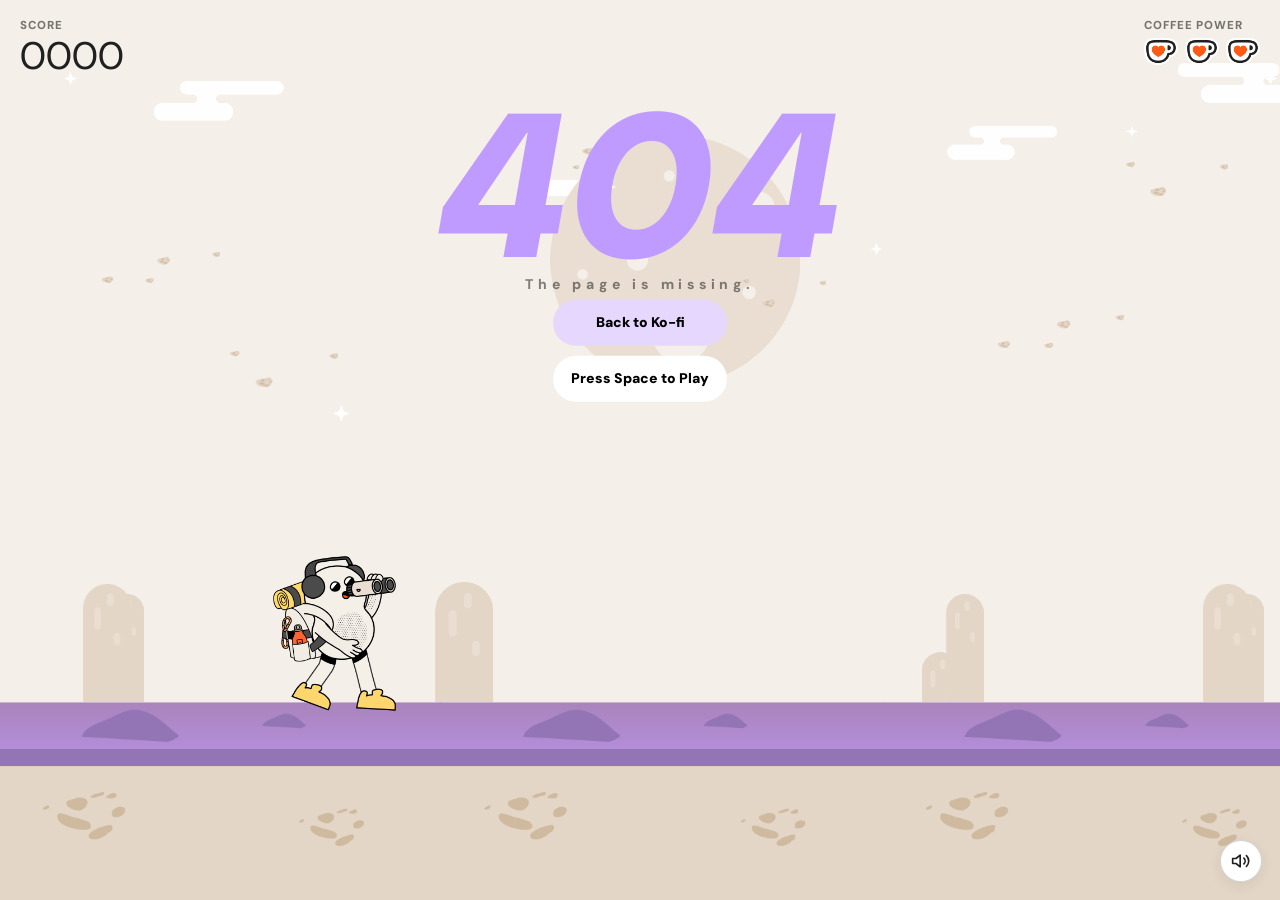
==== commit c7532f89: "Add files via upload" ====
--- a/index.html
+++ b/index.html
@@ -165,7 +165,10 @@
       }
 
       .kofi-overlay.is-gameover h1 {
-        display: none;
+        font-size: clamp(1.6rem, 5vw, 2.4rem);
+        font-style: italic;
+        color: #C09BFF;
+        line-height: 1;
       }
 
       /* Win state — shown when score reaches 10,000. Reuses the gameover layout
@@ -219,8 +222,8 @@
 
       .kofi-actions {
         display: flex;
-        flex-wrap: wrap;
-        justify-content: center;
+        flex-direction: column;
+        align-items: center;
         gap: 10px;
       }
 
@@ -350,7 +353,7 @@
             <h1 data-title>404 — Page Not Found</h1>
             <p data-message>The page is missing. What do you do?</p>
             <div class="kofi-actions">
-              <button class="kofi-button" type="button" data-home>Return Home</button>
+              <button class="kofi-button" type="button" data-home>Back to Ko-fi</button>
               <button class="kofi-button is-primary" type="button" data-start>
                 Try Again
               </button>
@@ -428,6 +431,7 @@
             (_, i) => encodeURI(`assets/obstacles/Asset ${i + 63}@2x.png`),
           ),
           collectible: "assets/collectibles/kofi-cup.png",
+          coverCharacter: "assets/cover/character-cover.png",
           // Audio assets — keys match playSound() call sites in the gameplay code.
           // coffee  -> ko-fi cup collectible pickup
           // hit     -> obstacle collision
@@ -439,7 +443,7 @@
             hit: "assets/sound/hit.mp3",
             gameOver: "assets/sound/game-over.mp3",
             win: "assets/sound/win.mp3",
-            music: "assets/sound/music-loops.mp3",
+            // music removed — background music disabled, SFX only
           },
         };
 
@@ -450,6 +454,7 @@
           backgrounds: Object.fromEntries(
             Object.entries(ASSETS.backgrounds).map(([key, src]) => [key, loadImage(src)]),
           ),
+          coverCharacter: loadImage(ASSETS.coverCharacter),
         };
 
         // Volume is dimmed ~10% from the browser default. Music sits lower so it
@@ -506,7 +511,9 @@
           titleVisibility: 1, // 1 = visible, 0 = hidden; tweens on game over / win
           pillFaded: false,
           pillHover: false,
-          pillBounds: null, // { x, y, w, h } — populated each frame in drawSceneTitle
+          pillBounds: null,     // { x, y, w, h } — populated each frame in drawSceneTitle
+          playBtnBounds: null,  // play button on start screen
+          playBtnHover: false,
           // Win state
           fireworkTimer: 0, // counts down between firework bursts when mode === "won"
         };
@@ -521,6 +528,7 @@
           groundInset: 16,
           vy: 0,
           grounded: true,
+          paceDir: 1,   // 1 = moving right, -1 = moving left (start screen only)
         };
 
         // Object pools keep allocations low during long endless runs.
@@ -688,7 +696,7 @@
           state.distance = 0;
           state.health = CONFIG.maxHealth;
           state.speed = CONFIG.startSpeed;
-          state.obstacleTimer = 1.1;
+          state.obstacleTimer = 0.3; // First obstacle arrives almost immediately after pressing Play.
           state.collectibleTimer = 2.4;
           state.animTime = 0;
           state.invulnerable = 0;
@@ -703,6 +711,8 @@
           // Drain the obstacle bag so each new run starts with a fresh shuffle.
           obstacleBag = [];
           lastObstacleImage = null;
+          player.x = 92;
+          player.paceDir = 1;
           player.y = playerFloorY();
           player.vy = 0;
           player.grounded = true;
@@ -741,11 +751,15 @@
         function showStart() {
           state.mode = "start";
           state.distance = 0;
-          titleEl.textContent = "404 — Page Not Found";
-          messageEl.textContent = "The page is missing. What do you do?";
-          startButton.textContent = "Press Space / Tap To Explore";
+          state.pillFaded = false;
+          state.playBtnHover = false;
+          player.x = 92;
+          player.paceDir = 1;
+          if (homePillFadeTimer) { clearTimeout(homePillFadeTimer); homePillFadeTimer = null; }
+          // Start screen is drawn entirely on canvas — the HTML overlay stays hidden.
           overlay.classList.remove("is-gameover");
-          overlay.classList.remove("is-hidden");
+          overlay.classList.remove("is-won");
+          overlay.classList.add("is-hidden");
           updateUI();
           draw();
         }
@@ -758,8 +772,9 @@
             clearTimeout(overlayFadeTimer);
             overlayFadeTimer = null;
           }
+          titleEl.textContent = "Game over!";
           messageEl.textContent = `Score ${Math.floor(state.score).toString().padStart(4, "0")}`;
-          startButton.textContent = "Try Again";
+          startButton.textContent = "Play Again";
           overlay.classList.add("is-gameover");
           overlay.classList.remove("is-hidden");
           // Canvas scene-title fades out via state.titleVisibility (tweened in update()).
@@ -768,6 +783,7 @@
             homePillFadeTimer = null;
           }
           state.pillHover = false;
+          state.playBtnHover = false;
           canvas.style.cursor = "";
           overlay.classList.remove("is-won");
           stopSound("music");
@@ -1009,6 +1025,16 @@
             }
           }
 
+          // Start-screen: animate the character walking left↔right.
+          if (state.mode === "start") {
+            state.animTime += delta * 16;
+            const paceLeft  = 20;
+            const paceRight = state.width - player.width - 20;
+            player.x += player.paceDir * 110 * delta;
+            if (player.x >= paceRight) { player.x = paceRight; player.paceDir = -1; }
+            if (player.x <= paceLeft)  { player.x = paceLeft;  player.paceDir =  1; }
+          }
+
           if (state.mode !== "playing") {
             updateParticles(delta);
             return;
@@ -1016,7 +1042,16 @@
 
           state.distance += state.speed * delta;
           state.score += delta * state.speed * 0.025;
-          state.speed = Math.min(CONFIG.maxSpeed, CONFIG.startSpeed + state.score * 1.2);
+          // Desktop gets a 10% harder speed ramp; mobile stays at baseline.
+          // On desktop, every 500-point milestone adds a +20 px/s speed spike by
+          // lifting both the formula value and the effective max cap.
+          const _isDesktop = state.width >= 640;
+          const _desktopMul = _isDesktop ? 1.1 : 1;
+          const _milestoneBonus = _isDesktop ? Math.floor(state.score / 500) * 20 : 0;
+          state.speed = Math.min(
+            CONFIG.maxSpeed + _milestoneBonus,
+            CONFIG.startSpeed + state.score * 1.2 * _desktopMul + _milestoneBonus,
+          );
           state.animTime += delta * 16;
           state.invulnerable = Math.max(0, state.invulnerable - delta);
 
@@ -1033,7 +1068,9 @@
           state.obstacleTimer -= delta;
           if (state.obstacleTimer <= 0) {
             spawnObstacle();
-            state.obstacleTimer = randomBetween(1.25, 2.15) * Math.max(0.78, 1 - state.score / 4200);
+            // Desktop obstacles spawn 10% more frequently than mobile.
+            const _obstFreqMul = state.width >= 640 ? 0.9 : 1;
+            state.obstacleTimer = randomBetween(1.25, 2.15) * Math.max(0.78, 1 - state.score / 4200) * _obstFreqMul;
           }
 
           state.collectibleTimer -= delta;
@@ -1156,8 +1193,8 @@
             shaking = true;
           }
           drawBackground();
-          // Scene title (404 + subtitle + Return Home pill) — drawn here so the
-          // ko-fi cup collectibles, obstacles, and player render IN FRONT of it.
+          // Scene title (404 + subtitle + Back to Ko-fi pill) — drawn here so
+          // collectibles, obstacles, and player render in front of it.
           drawSceneTitle();
           drawWorld();
           drawPlayer();
@@ -1288,37 +1325,52 @@
           // Canvas2D letterSpacing — modern browsers (Chrome 99+, Safari 16.4+).
           const supportsLetterSpacing = "letterSpacing" in ctx;
           if (supportsLetterSpacing) ctx.letterSpacing = `${subSize * 0.34}px`;
-          ctx.fillText("PAGE NOT FOUND", cx, subY);
+          ctx.fillText("The page is missing.", cx, subY);
           if (supportsLetterSpacing) ctx.letterSpacing = "0px";
 
-          // --- "Return Home" pill ---
-          const pillFontSize = Math.max(11, subSize * 1.05);
-          ctx.font = `800 ${pillFontSize}px "DM Sans", Inter, system-ui, sans-serif`;
-          const pillTextWidth = ctx.measureText("Return Home").width;
-          const pillPaddingX = pillFontSize * 1.6;
-          const pillPaddingY = pillFontSize * 0.78;
-          const pillW = pillTextWidth + pillPaddingX * 2;
-          const pillH = pillFontSize + pillPaddingY * 2;
-          const pillY = subY + subSize / 2 + 8;
-          const pillX = cx - pillW / 2;
-
-          // Stash bounds for hit-testing in pointer handlers (CSS pixels).
-          state.pillBounds = { x: pillX, y: pillY, w: pillW, h: pillH };
-
-          // Pill alpha: full when hovered, faded after auto-fade timer fires.
+          // Shared button geometry — sized to match the HTML overlay .kofi-button
+          // (min-height: 46px, padding: 11px 18px, font 900 14px, min-width: 148px).
+          const pillFontSize = 14;
+          const pillPaddingX = 18;
+          const pillH        = 46;
+          const pillTop      = subY + subSize / 2 + 8;
+
+          // Measure both labels so we can equalise widths.
+          ctx.font = `900 ${pillFontSize}px "DM Sans", Inter, system-ui, sans-serif`;
+          const homeRaw = Math.max(148, ctx.measureText("Back to Ko-fi").width + pillPaddingX * 2);
+          const playLabel = state.width < 640 ? "Tap to Play" : "Press Space to Play";
+          const playRaw = Math.max(148, ctx.measureText(playLabel).width + pillPaddingX * 2);
+          // Both buttons use whichever is wider.
+          const btnW = Math.max(homeRaw, playRaw);
+          const btnX = cx - btnW / 2;
+
+          // ── "Back to Ko-fi" — #E6D7FF fill ─────────────────────────────────
+          state.pillBounds = { x: btnX, y: pillTop, w: btnW, h: pillH };
           const pillAlpha = state.pillFaded && !state.pillHover ? 0.42 : 1;
           ctx.globalAlpha = baseAlpha * pillAlpha;
           ctx.beginPath();
-          ctx.roundRect(pillX, pillY, pillW, pillH, pillH / 2);
-          ctx.fillStyle = "#ffffff";
+          ctx.roundRect(btnX, pillTop, btnW, pillH, pillH / 2);
+          ctx.fillStyle = "#E6D7FF";
           ctx.fill();
-          ctx.strokeStyle = "rgba(32, 32, 32, 0.55)";
-          ctx.lineWidth = 1;
-          ctx.stroke();
-          // Subtle hover lift cue (slightly darker text)
-          ctx.fillStyle = state.pillHover ? "#000000" : "#202020";
+          ctx.fillStyle = "#000000";
           ctx.textBaseline = "middle";
-          ctx.fillText("Return Home", cx, pillY + pillH / 2);
+          ctx.fillText("Back to Ko-fi", cx, pillTop + pillH / 2);
+
+          // ── "Press Space to Play" — #FFFFFF fill, dark border (start only) ─
+          if (state.mode === "start") {
+            const playY = pillTop + pillH + 10;
+            state.playBtnBounds = { x: btnX, y: playY, w: btnW, h: pillH };
+            ctx.globalAlpha = baseAlpha * (state.playBtnHover ? 0.82 : 1);
+            ctx.beginPath();
+            ctx.roundRect(btnX, playY, btnW, pillH, pillH / 2);
+            ctx.fillStyle = "#FFFFFF";
+            ctx.fill();
+            ctx.fillStyle = "#000000";
+            ctx.textBaseline = "middle";
+            ctx.fillText(playLabel, cx, playY + pillH / 2);
+          } else {
+            state.playBtnBounds = null;
+          }
 
           ctx.restore();
         }
@@ -1400,6 +1452,30 @@
           if (frame && frame.complete && frame.naturalWidth > 0) {
             player.width = player.height * (frame.naturalWidth / frame.naturalHeight);
           }
+
+          // Start screen: draw the walking animation, flipping horizontally when
+          // the character is heading left (paceDir === -1).
+          if (state.mode === "start") {
+            if (frame && frame.complete && frame.naturalWidth > 0) {
+              ctx.save();
+              if (player.paceDir === -1) {
+                // Mirror around the sprite's horizontal centre.
+                ctx.translate(player.x + player.width / 2, 0);
+                ctx.scale(-1, 1);
+                ctx.translate(-(player.x + player.width / 2), 0);
+              }
+              ctx.drawImage(frame, player.x, player.y, player.width, player.height);
+              ctx.restore();
+            } else {
+              ctx.fillStyle = "#FFFFFF";
+              ctx.strokeStyle = "#202020";
+              ctx.lineWidth = 3;
+              roundedRect(player.x, player.y, player.width * 0.7, player.height * 0.8, 18, true, true);
+            }
+            return;
+          }
+
+          // Normal gameplay animation.
           const blink = state.invulnerable > 0 && Math.floor(state.invulnerable * 18) % 2 === 0;
           if (blink) ctx.globalAlpha = 0.45;
           if (frame && frame.complete && frame.naturalWidth > 0) {
@@ -1544,6 +1620,12 @@
           return x >= b.x && x <= b.x + b.w && y >= b.y && y <= b.y + b.h;
         }
 
+        function isPointOverPlayBtn(x, y) {
+          const b = state.playBtnBounds;
+          if (!b) return false;
+          return x >= b.x && x <= b.x + b.w && y >= b.y && y <= b.y + b.h;
+        }
+
         // Touch controls: prevent scroll. Actual pill/jump dispatch happens in
         // pointerdown which fires for both mouse and touch.
         root.addEventListener(
@@ -1555,26 +1637,25 @@
           { passive: false },
         );
 
-        // Hover: show pointer cursor when over the canvas pill.
+        // Hover: pointer cursor over Back to Ko-fi pill or Play button.
         canvas.addEventListener("pointermove", (event) => {
           const { x, y } = eventToCanvasCoords(event.clientX, event.clientY);
-          const overPill = isPointOverPill(x, y);
-          state.pillHover = overPill;
-          canvas.style.cursor = overPill ? "pointer" : "";
+          state.pillHover    = isPointOverPill(x, y);
+          state.playBtnHover = isPointOverPlayBtn(x, y);
+          canvas.style.cursor = (state.pillHover || state.playBtnHover) ? "pointer" : "";
         });
 
         canvas.addEventListener("pointerleave", () => {
           state.pillHover = false;
+          state.playBtnHover = false;
           canvas.style.cursor = "";
         });
 
-        // Click / tap: if it's on the pill, return home; otherwise jump.
+        // Click / tap: pill → Back to Ko-fi; play button → start game; else jump.
         canvas.addEventListener("pointerdown", (event) => {
           const { x, y } = eventToCanvasCoords(event.clientX, event.clientY);
-          if (isPointOverPill(x, y)) {
-            returnHome();
-            return;
-          }
+          if (isPointOverPill(x, y)) { returnHome(); return; }
+          if (isPointOverPlayBtn(x, y)) { resetGame(); return; }
           jump();
         });
 
@@ -1594,10 +1675,18 @@
         }
         updateSoundButton();
 
+        // Tapping / clicking the overlay background (outside a button) starts the game.
+        overlay.addEventListener("pointerdown", (event) => {
+          if (event.target.closest("button")) return;
+          if (state.mode === "start" || state.mode === "gameover" || state.mode === "won") {
+            resetGame();
+          }
+        });
+
         updateUI();
         resize();
-        // Auto-start: the player runs the moment the page loads.
-        resetGame();
+        // Show the start screen and wait for the player to press Space / tap / click.
+        showStart();
         requestAnimationFrame(loop);
       })();
     </script>
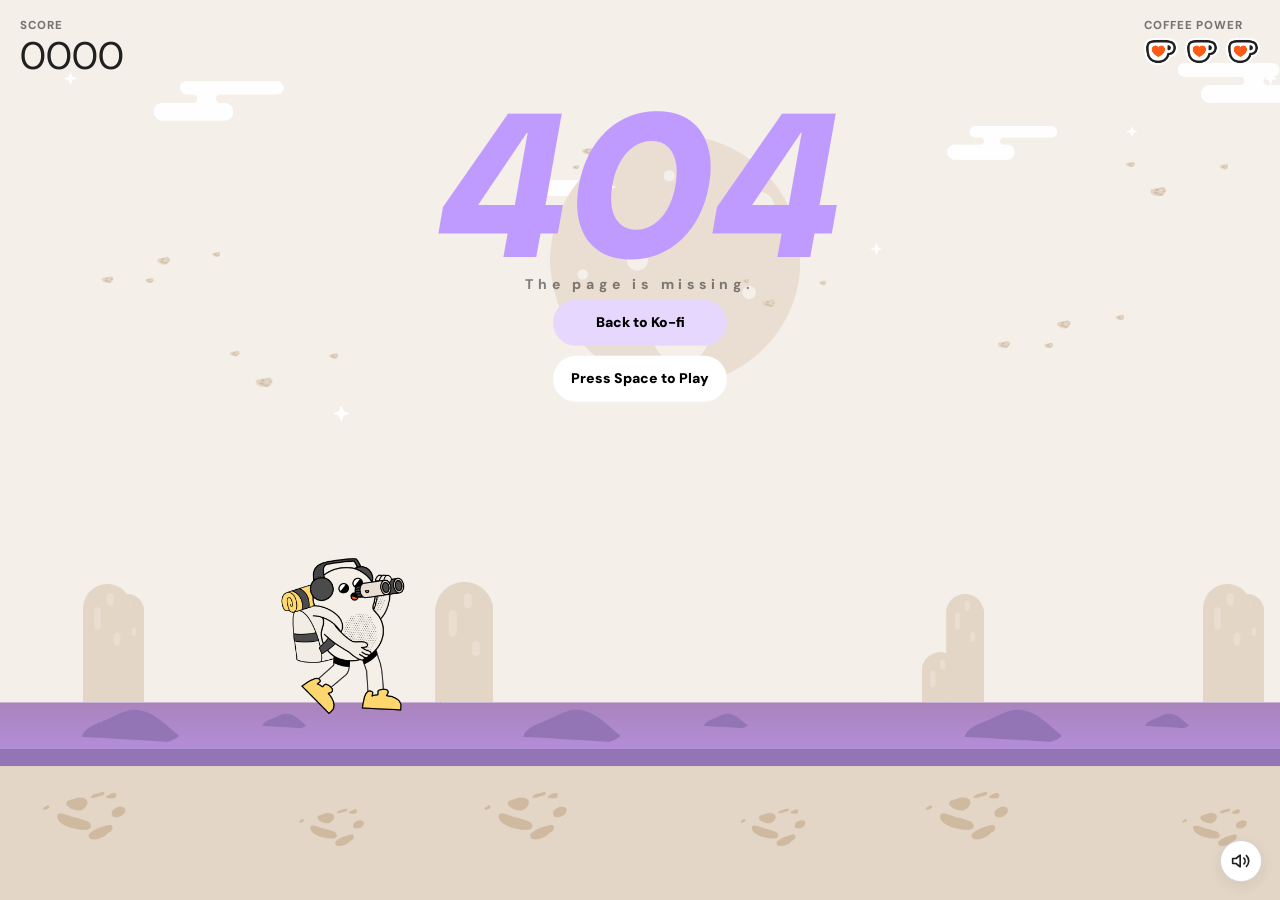
==== commit 1ffba2c3: "Add files via upload" ====
--- a/index.html
+++ b/index.html
@@ -68,6 +68,7 @@
         display: block;
         width: 100%;
         height: 100%;
+        outline: none;
         touch-action: none;
       }
 
@@ -321,7 +322,7 @@
       style="--cup-url: url('assets/collectibles/kofi-cup.png')"
     >
       <div class="kofi-game-shell">
-        <canvas class="kofi-game-canvas" aria-label="Ko-fi 404 endless runner"></canvas>
+        <canvas class="kofi-game-canvas" tabindex="0" aria-label="Ko-fi 404 endless runner"></canvas>
 
         <!-- 404, Page Not Found, and Return Home are drawn on the canvas (see
              drawSceneTitle in JS) so the character + ko-fi cups appear in front. -->
@@ -666,8 +667,12 @@
         function resize() {
           const rect = canvas.getBoundingClientRect();
           state.dpr = Math.min(window.devicePixelRatio || 1, 2);
-          state.width = Math.max(320, rect.width);
-          state.height = Math.max(360, rect.height);
+          // Inside an iframe the rect can be 0×0 before layout is complete;
+          // fall back to window dimensions so the first frame is correct.
+          const w = rect.width  > 0 ? rect.width  : window.innerWidth;
+          const h = rect.height > 0 ? rect.height : window.innerHeight;
+          state.width  = Math.max(320, w);
+          state.height = Math.max(360, h);
           canvas.width = Math.round(state.width * state.dpr);
           canvas.height = Math.round(state.height * state.dpr);
           ctx.setTransform(state.dpr, 0, 0, state.dpr, 0, 0);
@@ -1652,7 +1657,10 @@
         });
 
         // Click / tap: pill → Back to Ko-fi; play button → start game; else jump.
+        // Re-focus the canvas on every tap so keyboard shortcuts keep working
+        // inside iframes (e.g. Webflow embeds) without needing a prior click.
         canvas.addEventListener("pointerdown", (event) => {
+          canvas.focus({ preventScroll: true });
           const { x, y } = eventToCanvasCoords(event.clientX, event.clientY);
           if (isPointOverPill(x, y)) { returnHome(); return; }
           if (isPointOverPlayBtn(x, y)) { resetGame(); return; }
@@ -1687,6 +1695,12 @@
         resize();
         // Show the start screen and wait for the player to press Space / tap / click.
         showStart();
+        // Auto-focus the canvas so keyboard shortcuts work immediately inside
+        // iframes (Webflow embeds) without requiring a click first.
+        canvas.focus({ preventScroll: true });
+        // Defer a second resize in case the iframe layout wasn't finalised on
+        // the first call (common in Webflow embeds — rect can be 0×0 initially).
+        requestAnimationFrame(() => { resize(); draw(); });
         requestAnimationFrame(loop);
       })();
     </script>
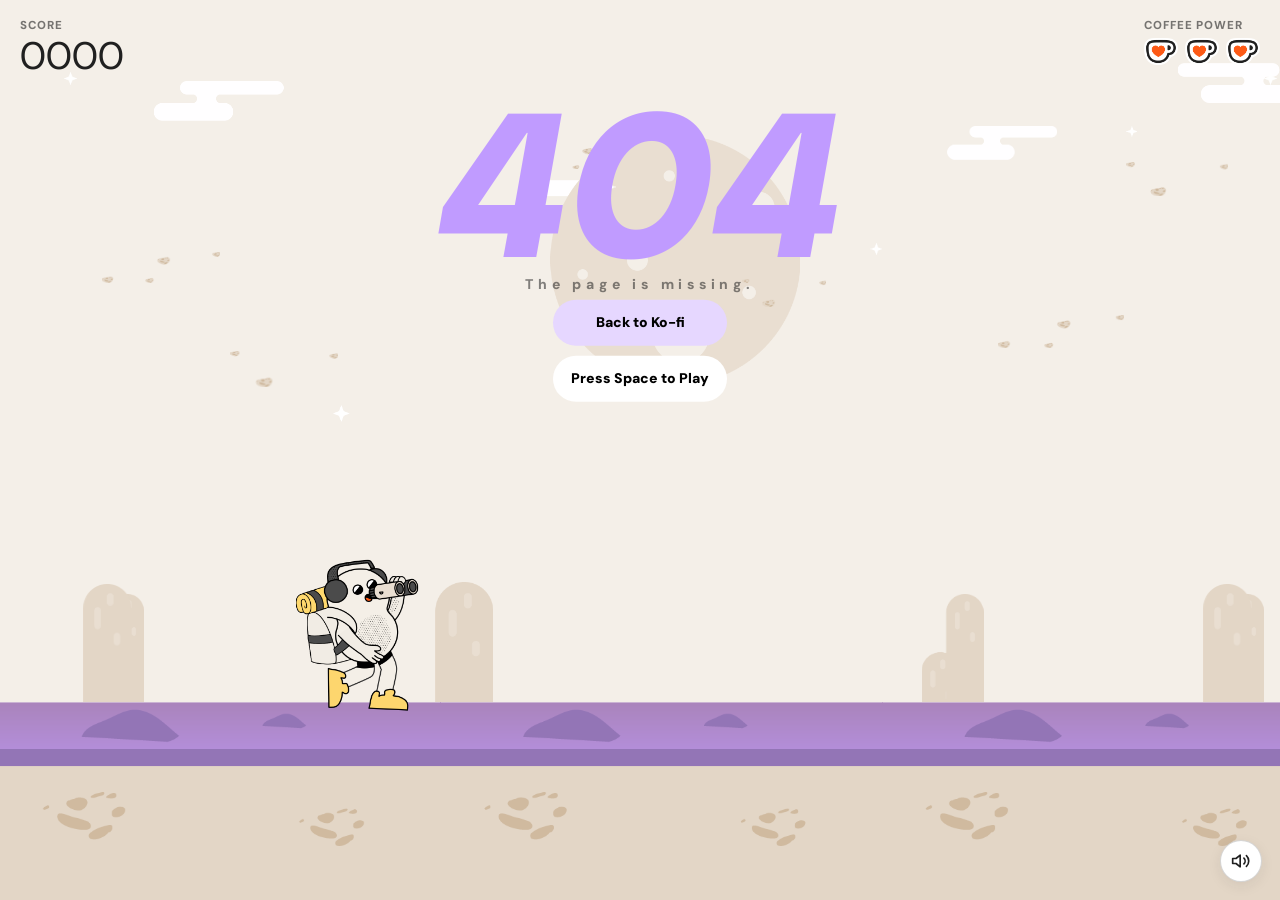
==== commit 56e24071: "Add files via upload" ====
--- a/index.html
+++ b/index.html
@@ -432,7 +432,7 @@
             (_, i) => encodeURI(`assets/obstacles/Asset ${i + 63}@2x.png`),
           ),
           collectible: "assets/collectibles/kofi-cup.png",
-          coverCharacter: "assets/cover/character-cover.png",
+          coverCharacter: "assets/cover/cover-character.png",
           // Audio assets — keys match playSound() call sites in the gameplay code.
           // coffee  -> ko-fi cup collectible pickup
           // hit     -> obstacle collision
@@ -664,6 +664,12 @@
           soundToggleEl.innerHTML = soundEnabled ? SOUND_ON_SVG : SOUND_OFF_SVG;
         }
 
+        function setStartFloorPose() {
+          player.y = playerFloorY();
+          player.vy = 0;
+          player.grounded = true;
+        }
+
         function resize() {
           const rect = canvas.getBoundingClientRect();
           state.dpr = Math.min(window.devicePixelRatio || 1, 2);
@@ -688,10 +694,14 @@
           } else {
             player.width = player.height * (122 / 146); // fallback before load
           }
-          player.y = Math.min(
-            player.y || playerFloorY(),
-            playerFloorY(),
-          );
+          if (state.mode === "start") {
+            setStartFloorPose();
+          } else {
+            player.y = Math.min(
+              player.y || playerFloorY(),
+              playerFloorY(),
+            );
+          }
           draw();
         }
 
@@ -758,8 +768,10 @@
           state.distance = 0;
           state.pillFaded = false;
           state.playBtnHover = false;
+          state.animTime = 0;
           player.x = 92;
           player.paceDir = 1;
+          setStartFloorPose();
           if (homePillFadeTimer) { clearTimeout(homePillFadeTimer); homePillFadeTimer = null; }
           // Start screen is drawn entirely on canvas — the HTML overlay stays hidden.
           overlay.classList.remove("is-gameover");
@@ -1030,14 +1042,15 @@
             }
           }
 
-          // Start-screen: animate the character walking left↔right.
+          // Start-screen: animate the character walking left-right on the floor.
           if (state.mode === "start") {
             state.animTime += delta * 16;
-            const paceLeft  = 20;
+            setStartFloorPose();
+            const paceLeft = 20;
             const paceRight = state.width - player.width - 20;
             player.x += player.paceDir * 110 * delta;
             if (player.x >= paceRight) { player.x = paceRight; player.paceDir = -1; }
-            if (player.x <= paceLeft)  { player.x = paceLeft;  player.paceDir =  1; }
+            if (player.x <= paceLeft) { player.x = paceLeft; player.paceDir = 1; }
           }
 
           if (state.mode !== "playing") {
@@ -1458,13 +1471,12 @@
             player.width = player.height * (frame.naturalWidth / frame.naturalHeight);
           }
 
-          // Start screen: draw the walking animation, flipping horizontally when
-          // the character is heading left (paceDir === -1).
+          // Start screen: walking loop on the same floor line as gameplay.
           if (state.mode === "start") {
+            setStartFloorPose();
             if (frame && frame.complete && frame.naturalWidth > 0) {
               ctx.save();
               if (player.paceDir === -1) {
-                // Mirror around the sprite's horizontal centre.
                 ctx.translate(player.x + player.width / 2, 0);
                 ctx.scale(-1, 1);
                 ctx.translate(-(player.x + player.width / 2), 0);
@@ -1610,6 +1622,14 @@
           }
         });
 
+        window.addEventListener("message", (event) => {
+          if (!event.data || event.data.type !== "kofi404:input") return;
+          if (event.source !== window.parent && event.source !== window) return;
+          if (event.data.action === "jump" || event.data.action === "play") {
+            jump();
+          }
+        });
+
         // Convert a pointer/touch clientX,Y into canvas-space coordinates.
         function eventToCanvasCoords(clientX, clientY) {
           const rect = canvas.getBoundingClientRect();
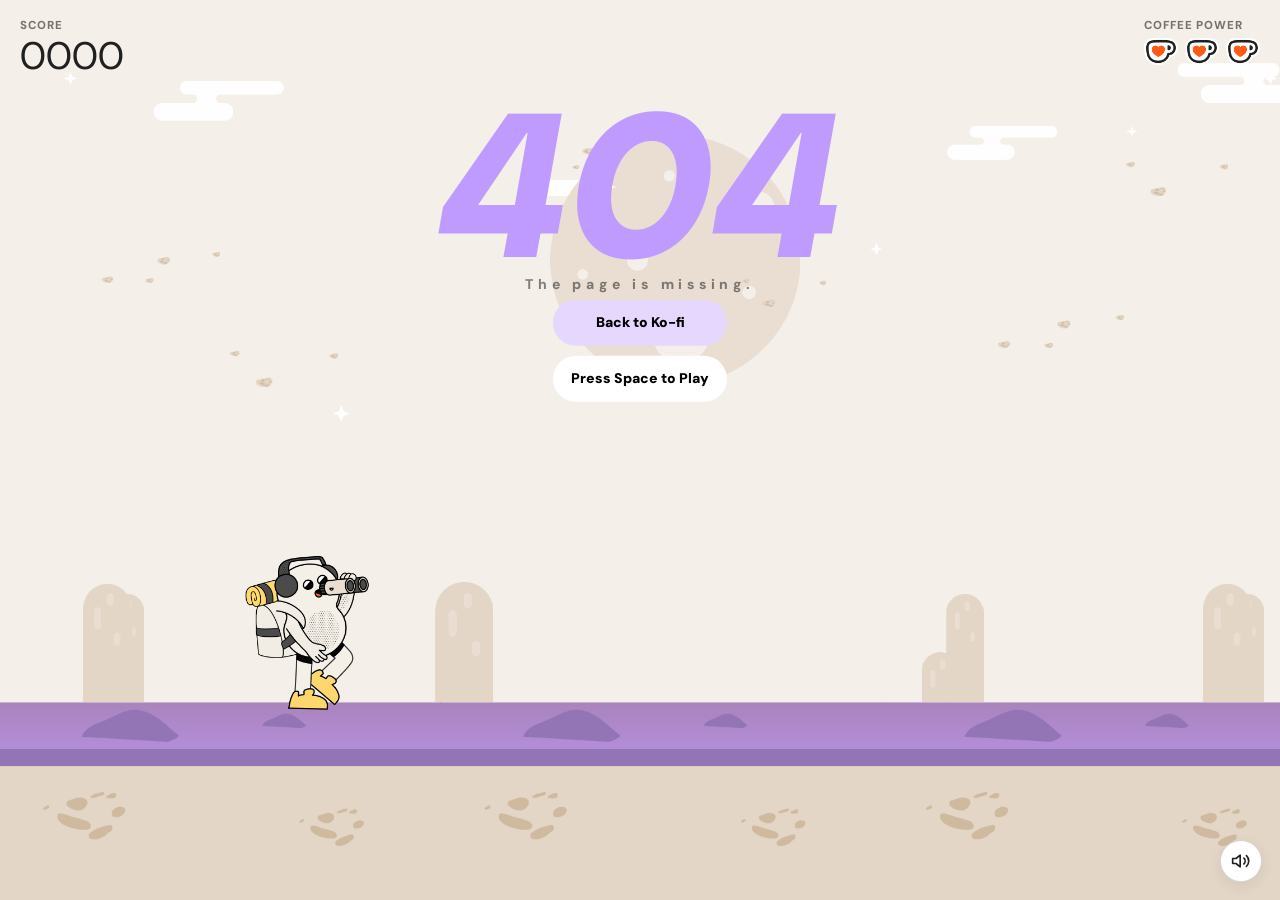
==== commit 93edf97a: "Add files via upload" ====
--- a/index.html
+++ b/index.html
@@ -1088,7 +1088,7 @@
             spawnObstacle();
             // Desktop obstacles spawn 10% more frequently than mobile.
             const _obstFreqMul = state.width >= 640 ? 0.9 : 1;
-            state.obstacleTimer = randomBetween(1.25, 2.15) * Math.max(0.78, 1 - state.score / 4200) * _obstFreqMul;
+            state.obstacleTimer = randomBetween(0.8, 1.4) * Math.max(0.78, 1 - state.score / 4200) * _obstFreqMul;
           }
 
           state.collectibleTimer -= delta;
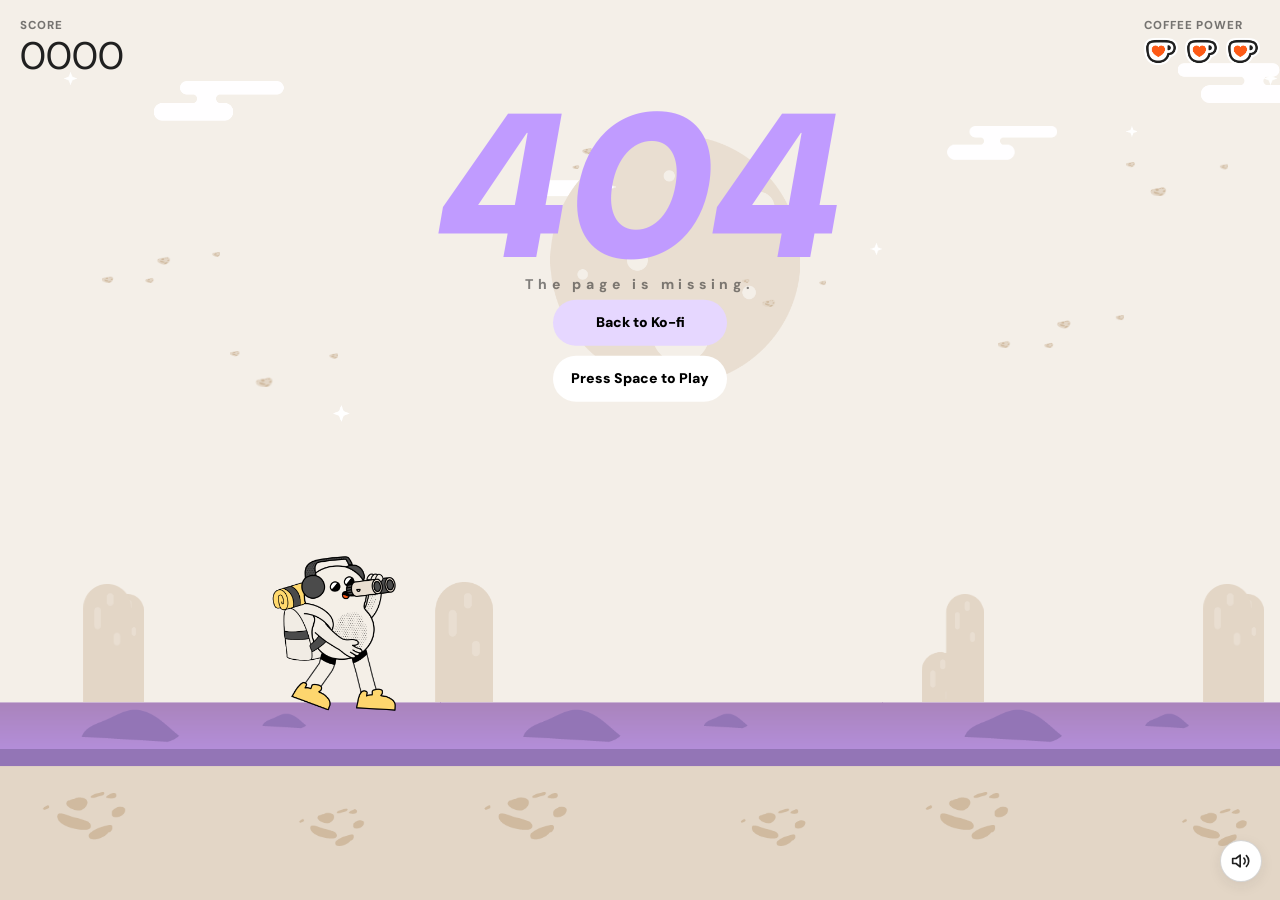
==== commit dd6c8286: "Add files via upload" ====
--- a/index.html
+++ b/index.html
@@ -791,7 +791,7 @@
           }
           titleEl.textContent = "Game over!";
           messageEl.textContent = `Score ${Math.floor(state.score).toString().padStart(4, "0")}`;
-          startButton.textContent = "Play Again";
+          startButton.textContent = "Play again";
           overlay.classList.add("is-gameover");
           overlay.classList.remove("is-hidden");
           // Canvas scene-title fades out via state.titleVisibility (tweened in update()).
@@ -818,7 +818,7 @@
           messageEl.textContent = `You made it to ${Math.floor(state.score)
             .toString()
             .padStart(4, "0")}`;
-          startButton.textContent = "Play Again";
+          startButton.textContent = "Play again";
           overlay.classList.remove("is-gameover");
           overlay.classList.add("is-won");
           overlay.classList.remove("is-hidden");
@@ -1065,7 +1065,7 @@
           // lifting both the formula value and the effective max cap.
           const _isDesktop = state.width >= 640;
           const _desktopMul = _isDesktop ? 1.1 : 1;
-          const _milestoneBonus = _isDesktop ? Math.floor(state.score / 500) * 20 : 0;
+          const _milestoneBonus = _isDesktop ? Math.floor(state.score / 500) * 35 : 0;
           state.speed = Math.min(
             CONFIG.maxSpeed + _milestoneBonus,
             CONFIG.startSpeed + state.score * 1.2 * _desktopMul + _milestoneBonus,
@@ -1088,7 +1088,7 @@
             spawnObstacle();
             // Desktop obstacles spawn 10% more frequently than mobile.
             const _obstFreqMul = state.width >= 640 ? 0.9 : 1;
-            state.obstacleTimer = randomBetween(0.8, 1.4) * Math.max(0.78, 1 - state.score / 4200) * _obstFreqMul;
+            state.obstacleTimer = randomBetween(1.1, 1.9) * Math.max(0.78, 1 - state.score / 4200) * _obstFreqMul;
           }
 
           state.collectibleTimer -= delta;
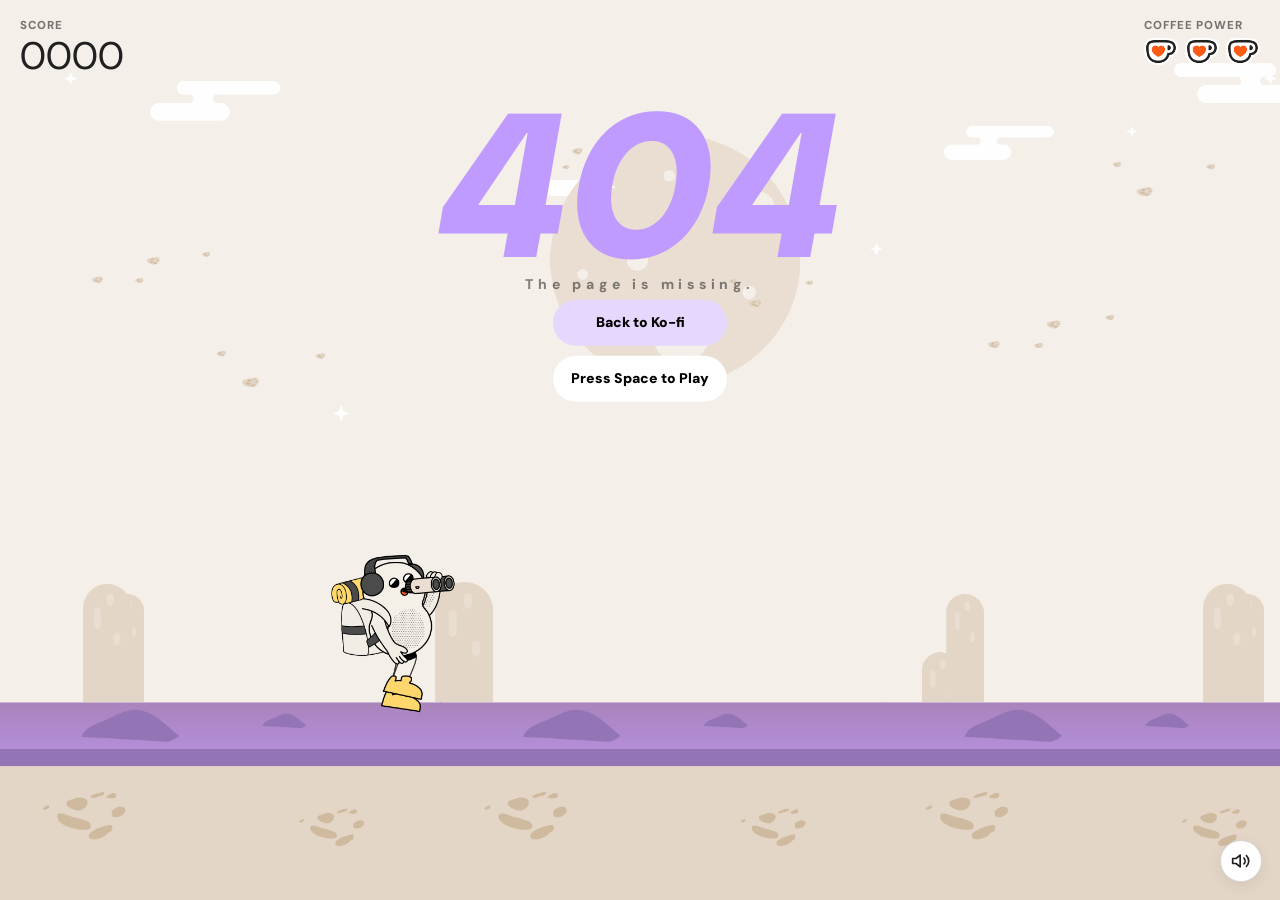
==== commit dc3a9f21: "Add files via upload" ====
--- a/index.html
+++ b/index.html
@@ -517,6 +517,7 @@
           playBtnHover: false,
           // Win state
           fireworkTimer: 0, // counts down between firework bursts when mode === "won"
+          bgDrift: 0,      // always-advancing offset drives cloud movement before play
         };
 
         const WIN_SCORE = 10000;
@@ -712,7 +713,7 @@
           state.health = CONFIG.maxHealth;
           state.speed = CONFIG.startSpeed;
           state.obstacleTimer = 0.3; // First obstacle arrives almost immediately after pressing Play.
-          state.collectibleTimer = 2.4;
+          state.collectibleTimer = 3.4;
           state.animTime = 0;
           state.invulnerable = 0;
           state.obstacles.forEach((item) => releaseObject(item, obstaclePool));
@@ -927,8 +928,9 @@
           const image = pickObstacleImage();
           // Height controls jump difficulty; width follows the image's natural
           // aspect ratio so PNGs of any shape never get squashed.
-          // (Range bumped +20% from the previous 40–57.)
-          const height = randomBetween(48, 68);
+          // (Range bumped +20% from the previous 40–57.) Mobile is 20% smaller.
+          const _sizeMul = state.width < 640 ? 0.8 : 1;
+          const height = randomBetween(48, 68) * _sizeMul;
           const aspect =
             image && image.complete && image.naturalWidth > 0
               ? image.naturalWidth / image.naturalHeight
@@ -1054,6 +1056,8 @@
           }
 
           if (state.mode !== "playing") {
+            // Slowly advance bgDrift so clouds drift gently before/after play.
+            state.bgDrift += delta * 400;
             updateParticles(delta);
             return;
           }
@@ -1094,7 +1098,7 @@
           state.collectibleTimer -= delta;
           if (state.collectibleTimer <= 0) {
             spawnCollectible();
-            state.collectibleTimer = randomBetween(3.4, 5.8);
+            state.collectibleTimer = randomBetween(4.9, 8.3) * (1 + state.score / 4000);
           }
 
           updateObstacles(delta);
@@ -1223,30 +1227,47 @@
         function drawBackground() {
           ctx.fillStyle = CONFIG.skyColor;
           ctx.fillRect(0, 0, state.width, state.height);
+          const isMobile = state.width < 640;
           // Furthest back: small sparse clouds (cloudA + cloudB PNGs), drifting slowly
           // and spaced far apart so the sky reads as quiet, not busy.
+          // Mobile: 20% smaller, spread further down the sky.
           drawParallaxProps(
             images.backgrounds.cloudA,
             0.004,
-            [
-              { x: 0.12, y: 0.09, size: 130 },
-              { x: 0.74, y: 0.14, size: 110 },
-            ],
+            isMobile
+              ? [
+                  { x: 0.12, y: 0.14, size: 104 },
+                  { x: 0.74, y: 0.42, size: 88 },
+                ]
+              : [
+                  { x: 0.12, y: 0.09, size: 130 },
+                  { x: 0.74, y: 0.14, size: 110 },
+                ],
             2600,
+            null,
+            bgCloudDist(),
           );
           drawParallaxProps(
             images.backgrounds.cloudB,
             0.004,
-            [
-              { x: 0.42, y: 0.20, size: 140 },
-              { x: 0.92, y: 0.07, size: 118 },
-            ],
+            isMobile
+              ? [
+                  { x: 0.42, y: 0.28, size: 112 },
+                  { x: 0.92, y: 0.12, size: 94 },
+                ]
+              : [
+                  { x: 0.42, y: 0.20, size: 140 },
+                  { x: 0.92, y: 0.07, size: 118 },
+                ],
             2800,
+            null,
+            bgCloudDist(),
           );
+          // Rock: mobile is 20% bigger and pushed lower so it doesn't crowd the top.
           drawParallaxProps(
             images.backgrounds.rock,
             0.002,
-            [{ x: 0.43, y: 0.15, size: Math.min(250, state.width * 0.24) }],
+            [{ x: 0.43, y: isMobile ? 0.35 : 0.15, size: Math.min(250, state.width * 0.24) * (isMobile ? 1.2 : 1) }],
             2200,
           );
           drawParallaxProps(
@@ -1261,25 +1282,42 @@
             ],
             1200,
           );
+          // cloud1 + cloud2: drift before play via bgCloudDist(); mobile spreads them down.
           drawParallaxProps(
             images.backgrounds.cloud1,
             0.012,
-            [
-              { x: 0.08, y: 0.28, size: 118 },
-              { x: 0.42, y: 0.16, size: 96 },
-              { x: 0.78, y: 0.35, size: 126 },
-            ],
+            isMobile
+              ? [
+                  { x: 0.08, y: 0.28, size: 118 },
+                  { x: 0.42, y: 0.24, size: 96 },
+                  { x: 0.78, y: 0.46, size: 126 },
+                ]
+              : [
+                  { x: 0.08, y: 0.28, size: 118 },
+                  { x: 0.42, y: 0.16, size: 96 },
+                  { x: 0.78, y: 0.35, size: 126 },
+                ],
             1380,
+            null,
+            bgCloudDist(),
           );
           drawParallaxProps(
             images.backgrounds.cloud2,
             0.016,
-            [
-              { x: 0.18, y: 0.39, size: 108 },
-              { x: 0.58, y: 0.31, size: 84 },
-              { x: 0.88, y: 0.18, size: 102 },
-            ],
+            isMobile
+              ? [
+                  { x: 0.18, y: 0.44, size: 108 },
+                  { x: 0.58, y: 0.35, size: 84 },
+                  { x: 0.88, y: 0.28, size: 102 },
+                ]
+              : [
+                  { x: 0.18, y: 0.39, size: 108 },
+                  { x: 0.58, y: 0.31, size: 84 },
+                  { x: 0.88, y: 0.18, size: 102 },
+                ],
             1290,
+            null,
+            bgCloudDist(),
           );
           drawMixedParallaxProps(
             [
@@ -1403,10 +1441,11 @@
           }
         }
 
-        function drawParallaxProps(image, speedFactor, placements, spacing, baseY = null) {
+        function drawParallaxProps(image, speedFactor, placements, spacing, baseY = null, distanceOverride = null) {
           if (!image.complete || image.naturalWidth === 0) return;
+          const dist = distanceOverride !== null ? distanceOverride : state.distance;
           const travel = Math.max(spacing, state.width * 0.72);
-          const offset = -((state.distance * speedFactor) % travel);
+          const offset = -((dist * speedFactor) % travel);
           placements.forEach((placement) => {
             const drawWidth = placement.size;
             const drawHeight = (image.naturalHeight / image.naturalWidth) * drawWidth;
@@ -1598,6 +1637,12 @@
           return items[Math.floor(Math.random() * items.length)];
         }
 
+        // Returns the distance value to use for cloud parallax. Before play,
+        // uses bgDrift so clouds drift slowly without touching state.distance.
+        function bgCloudDist() {
+          return state.mode === "playing" ? state.distance : state.bgDrift;
+        }
+
         // requestAnimationFrame loop with delta time keeps speed stable across displays.
         function loop(time) {
           const delta = state.lastTime ? Math.min(0.033, (time - state.lastTime) / 1000) : 0;
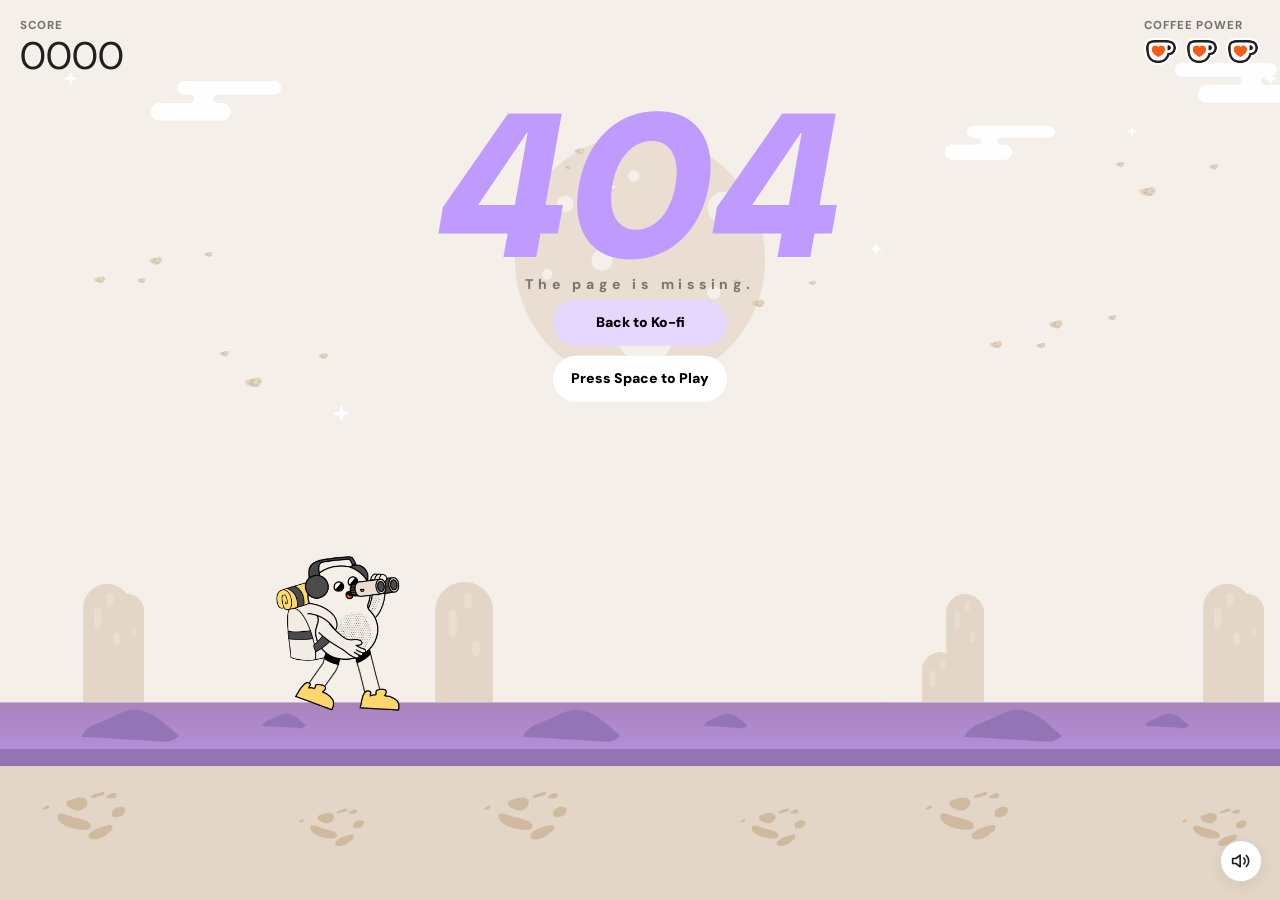
==== commit b8c65542: "Add files via upload" ====
--- a/index.html
+++ b/index.html
@@ -1267,7 +1267,7 @@
           drawParallaxProps(
             images.backgrounds.rock,
             0.002,
-            [{ x: 0.43, y: isMobile ? 0.35 : 0.15, size: Math.min(250, state.width * 0.24) * (isMobile ? 1.2 : 1) }],
+            [{ x: 0.5 - (Math.min(250, state.width * 0.24) * (isMobile ? 1.2 : 1)) / (2 * state.width), y: isMobile ? 0.35 : 0.15, size: Math.min(250, state.width * 0.24) * (isMobile ? 1.2 : 1) }],
             2200,
           );
           drawParallaxProps(
